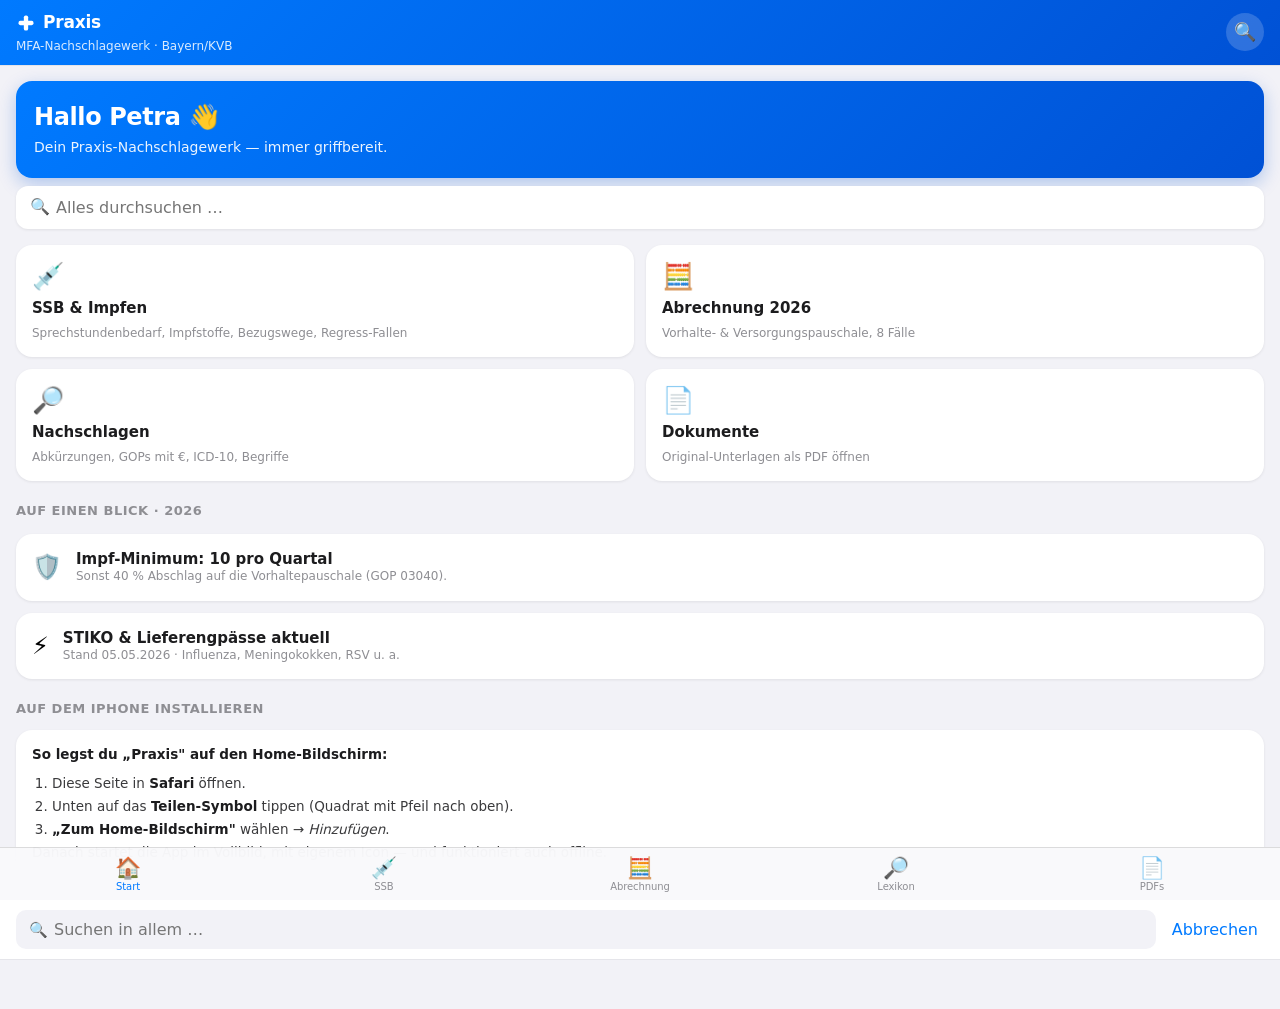
==== index.html @ 83b3830e "Praxis-App: vereinte iOS-PWA (SSB & Impfen, Abrechnung 2026, Lexikon, PDFs) - Datengetriebene Module" ====
<!DOCTYPE html>
<html lang="de">
<head>
<meta charset="UTF-8">
<meta name="viewport" content="width=device-width, initial-scale=1, viewport-fit=cover, maximum-scale=1">
<title>Praxis · MFA-Nachschlagewerk</title>

<!-- PWA / iOS Home-Bildschirm -->
<meta name="apple-mobile-web-app-capable" content="yes">
<meta name="mobile-web-app-capable" content="yes">
<meta name="apple-mobile-web-app-status-bar-style" content="black-translucent">
<meta name="apple-mobile-web-app-title" content="Praxis">
<meta name="application-name" content="Praxis">
<meta name="theme-color" content="#007AFF">
<meta name="description" content="Schnelles Nachschlagewerk für MFA: Sprechstundenbedarf, Impfen, Abrechnung 2026, GOPs, ICD-10 und Abkürzungen. Bayern/KVB.">
<link rel="manifest" href="manifest.webmanifest">
<link rel="apple-touch-icon" href="icons/apple-touch-icon.png">
<link rel="icon" type="image/png" sizes="192x192" href="icons/icon-192.png">
<link rel="icon" href="icons/favicon.png">
<link rel="stylesheet" href="styles.css">
</head>
<body>

<!-- ============================ HEADER ============================ -->
<header class="app-header">
  <div class="title-block">
    <div class="title">
      <span class="mark" aria-hidden="true">
        <svg viewBox="0 0 24 24" width="20" height="20"><rect x="9.4" y="3" width="5.2" height="18" rx="2.2" fill="#fff"/><rect x="3" y="9.4" width="18" height="5.2" rx="2.2" fill="#fff"/></svg>
      </span>
      Praxis
    </div>
    <div class="subtitle" id="header-sub">MFA-Nachschlagewerk · Bayern/KVB</div>
  </div>
  <button class="header-search-btn" id="open-search" aria-label="Suchen">🔍</button>
</header>

<main>

  <!-- ============================ START ============================ -->
  <section class="view active" id="view-home">
    <div class="hero">
      <h1>Hallo Petra&nbsp;👋</h1>
      <p>Dein Praxis-Nachschlagewerk — immer griffbereit.</p>
    </div>

    <div class="search-launch">
      <span class="si">🔍</span>
      <input id="home-search" placeholder="Alles durchsuchen …" readonly inputmode="none">
    </div>

    <div class="tiles">
      <button class="tile" data-goto="ssb">
        <span class="tile-ic">💉</span>
        <span class="tile-t">SSB &amp; Impfen</span>
        <span class="tile-d">Sprechstundenbedarf, Impfstoffe, Bezugswege, Regress-Fallen</span>
      </button>
      <button class="tile" data-goto="abrechnung">
        <span class="tile-ic">🧮</span>
        <span class="tile-t">Abrechnung 2026</span>
        <span class="tile-d">Vorhalte- &amp; Versorgungspauschale, 8 Fälle</span>
      </button>
      <button class="tile" data-goto="nachschlagen">
        <span class="tile-ic">🔎</span>
        <span class="tile-t">Nachschlagen</span>
        <span class="tile-d">Abkürzungen, GOPs mit €, ICD-10, Begriffe</span>
      </button>
      <button class="tile" data-goto="dokumente">
        <span class="tile-ic">📄</span>
        <span class="tile-t">Dokumente</span>
        <span class="tile-d">Original-Unterlagen als PDF öffnen</span>
      </button>
    </div>

    <div class="home-section-title">Auf einen Blick · 2026</div>
    <div class="tiles">
      <button class="tile full" data-goto="abrechnung">
        <span class="tile-ic">🛡️</span>
        <span><span class="tile-t">Impf-Minimum: 10 pro Quartal</span><br><span class="tile-d">Sonst 40 % Abschlag auf die Vorhaltepauschale (GOP 03040).</span></span>
      </button>
      <button class="tile full" data-goto="ssb">
        <span class="tile-ic">⚡</span>
        <span><span class="tile-t">STIKO &amp; Lieferengpässe aktuell</span><br><span class="tile-d">Stand 05.05.2026 · Influenza, Meningokokken, RSV u. a.</span></span>
      </button>
    </div>

    <div class="home-section-title">Auf dem iPhone installieren</div>
    <div class="install-card">
      <strong>So legst du „Praxis" auf den Home-Bildschirm:</strong>
      <ol class="steps">
        <li>Diese Seite in <strong>Safari</strong> öffnen.</li>
        <li>Unten auf das <strong>Teilen-Symbol</strong> tippen (Quadrat mit Pfeil nach oben).</li>
        <li><strong>„Zum Home-Bildschirm"</strong> wählen → <em>Hinzufügen</em>.</li>
      </ol>
      Danach startet die App im Vollbild, mit eigenem Icon — und funktioniert auch offline.
    </div>

    <div class="app-footer">
      Alle Angaben ohne Gewähr · Quellen: KVB, KBV, EBM 2026, STIKO/G-BA<br>
      Stand der Inhalte: April/Mai 2026
    </div>
  </section>

  <!-- ============================ SSB & IMPFEN ============================ -->
  <section class="view" id="view-ssb">
    <div class="view-title"><h1>SSB &amp; Impfen</h1><p>Sprechstundenbedarf &amp; Impfen · KVB-Seminar V1.7</p></div>

<div class="section" id="aktualitaet">
  <div class="section-header">
    <span>⚡ Aktualitätsstand 2026</span>
    <span class="chevron">›</span>
  </div>
  <div class="section-body">
    <p>Das KVB-Seminar V1.7 vom April 2026 ist auf dem aktuellen Stand. Drei Punkte verdienen besondere Aufmerksamkeit, da sich hier 2025/2026 etwas geändert hat oder gerade bewegt.</p>

    <div class="alert alert-info">
      <strong>STIKO-Empfehlungen 2026 (Epi Bull 4/2026)</strong>
      Veröffentlicht am 22.01.2026. Wesentliche Änderungen betreffen Meningokokken, Pneumokokken, Herpes zoster, RSV, Influenza, Hib, Mpox und Chikungunya. Das Seminar berücksichtigt diese Änderungen bereits korrekt.
    </div>

    <div class="alert alert-warn">
      <strong>Lieferengpass Influenza 2025/2026</strong>
      Influvac wird mit italienischer Kennzeichnung („Influvac S") bis 30.04.2026 in Verkehr gebracht (Ausnahmegestattung des PEI). Ab Saison 2026/2027 normaler Bezug. Vor Vorbestellung ab Saison 2026/2027 bis Ende Februar 2026 prüfen.
    </div>

    <div class="alert alert-ok">
      <strong>Inhaltlich aktuell und unverändert</strong>
      SSB-Vereinbarung Anlage Stand 01.01.2026, Schutzimpfungs-Richtlinie aktuell, Lauer-Taxe-Preise Stand 01.02.2026.
    </div>

    <h3>Was quartalsweise zu prüfen ist</h3>
    <ul class="check-list">
      <li>PEI-Lieferengpassliste: <a href="https://www.pei.de/DE/arzneimittel/impfstoffe/lieferengpaesse/lieferengpaesse-node.html">pei.de/lieferengpaesse</a></li>
      <li>STIKO-Updates und Epi Bull: <a href="https://www.rki.de/impfkalender">rki.de/impfkalender</a></li>
      <li>KVB Verordnungs-Service-Schreiben: <a href="https://www.kvb.de/mitglieder/verordnungen">kvb.de/mitglieder/verordnungen</a></li>
      <li>SSB-Anlagen-Update (jährlich Januar): KVB-Broschüre prüfen</li>
    </ul>
  </div>
</div>

<!-- ============================================================ -->
<!-- SEKTION 2: SSB GRUNDLAGEN -->
<!-- ============================================================ -->
<div class="section" id="ssb-grundlagen">
  <div class="section-header">
    <span>📋 SSB: Die 7 Grundregeln</span>
    <span class="chevron">›</span>
  </div>
  <div class="section-body">
    <ul class="check-list">
      <li>Nur für Produkte und Produktgruppen, die bei <strong>mehr als einer berechtigten Person</strong> angewendet werden.</li>
      <li>Einzeldosen ausschließlich für <strong>Notfälle</strong>.</li>
      <li>Bestellung grundsätzlich <strong>kalendervierteljährlich</strong> als Ersatz für tatsächlich verbrauchte Produkte oder verfallene Notfallarzneimittel.</li>
      <li>Keine Rabattverträge.</li>
      <li>Keine Verordnung bei <strong>Berufs- oder Wegeunfällen</strong> (Unfallversicherungsträger), BVFG, PKV-Mitgliedern, Selbstzahlern oder IGeL.</li>
      <li>Bei Praxis-Neugründung oder Übernahme: <strong>Sperrfrist 3 Monate</strong> für die erste Ersatzbeschaffung.</li>
      <li>Ausnahme von der Sperrfrist: <strong>Impfstoffe</strong>.</li>
    </ul>

    <div class="alert alert-info">
      <strong>Vollständige SSB-Vereinbarung der KVB</strong>
      Allgemeiner Teil: <a href="https://www.kvb.de/fileadmin/kvb/Mitglieder/Service/Informationsservice/Informationsmaterial/Verordnung/KVB-BroschuereSprechstundenbedarfsvereinbarung-Juli-2022.pdf">KVB-Broschüre SSB-Vereinbarung Juli 2022</a><br>
      Aktualisierte Anlage Januar 2026: <a href="https://www.kvb.de/fileadmin/kvb/Mitglieder/Service/Informationsservice/Informationsmaterial/Verordnung/KVB-BroschuereSprechstundenbedarfsvereinbarung-Januar-2026.pdf">KVB-Broschüre SSB Januar 2026</a>
    </div>
  </div>
</div>

<!-- ============================================================ -->
<!-- SEKTION 3: SSB REZEPT -->
<!-- ============================================================ -->
<div class="section" id="ssb-rezept">
  <div class="section-header">
    <span>📄 Muster 16a bay: Rezept ausfüllen</span>
    <span class="chevron">›</span>
  </div>
  <div class="section-body">
    <div class="table-wrap">
      <table>
        <colgroup>
          <col style="width:30%">
          <col style="width:70%">
        </colgroup>
        <thead>
          <tr><th>Feld</th><th>Inhalt</th></tr>
        </thead>
        <tbody>
          <tr>
            <td><strong>Kostenträger</strong></td>
            <td>108310400 – AOK Bayern (immer, auch wenn Patient woanders versichert ist)</td>
          </tr>
          <tr>
            <td><strong>Statusfeld</strong></td>
            <td>Ziffer „9" für SSB allgemein. Bei Impfstoffen Ziffer „8" und „9". Impfstoffe immer auf separates Rezept.</td>
          </tr>
          <tr>
            <td><strong>Verordnungsfeld</strong></td>
            <td>Maximal 7 SSB-Artikel pro Rezept (Arznei-, Hilfs- und Verbandmittel oder Impfstoffe). Betäubungsmittel separat auf BtM-Rezept mit Ziffer „9".</td>
          </tr>
          <tr>
            <td><strong>Unterschrift</strong></td>
            <td>Vorderseite des Verordnungsblatts</td>
          </tr>
          <tr>
            <td><strong>Vertragsarztstempel</strong></td>
            <td>Rückseite des Verordnungsblatts. Vor- und Nachname plus Berufsbezeichnung müssen erkennbar sein.</td>
          </tr>
        </tbody>
      </table>
    </div>

    <div class="alert alert-warn">
      <strong>Häufiger Fehler</strong>
      Mehr als 7 Positionen, vergessene Unterschrift oder falsches Statusfeld bei Impfstoff-SSB. Vor Abgabe immer Sichtkontrolle.
    </div>
  </div>
</div>

<!-- ============================================================ -->
<!-- SEKTION 4: SSB TABELLE -->
<!-- ============================================================ -->
<div class="section" id="ssb-tabelle">
  <div class="section-header">
    <span>📊 Verordnungsfähigkeit nach Produktgruppen</span>
    <span class="chevron">›</span>
  </div>
  <div class="section-body">

    <h3>Arzneimittel (Auswahl)</h3>
    <div class="table-wrap">
      <table>
        <colgroup><col style="width:30%"><col style="width:14%"><col style="width:56%"></colgroup>
        <thead><tr><th>Produkt</th><th>SSB?</th><th>Erläuterung</th></tr></thead>
        <tbody>
          <tr>
            <td>Analgetika nicht-retardiert</td>
            <td><span class="status-yes">JA</span></td>
            <td>Z. B. Novalgin Tropfen, Tilidin Tropfen. Oral, parenteral, rektal (bei Kindern), topisch zur Akut- und Notfallbehandlung.</td>
          </tr>
          <tr>
            <td>Analgetika retardiert</td>
            <td><span class="status-no">NEIN</span></td>
            <td>Z. B. Diclofenac retard, Tilidin retard. Auch keine TTS, Pflanzliche Präparate, Arthrosemittel.</td>
          </tr>
          <tr>
            <td>Adrenalin (Notfall)</td>
            <td><span class="status-yes">JA</span></td>
            <td>Adrenalin-Ampullen/Durchstechflaschen, Infectokrupp Inhalationslösung.</td>
          </tr>
          <tr>
            <td>Adrenalin-Komplettbestecke</td>
            <td><span class="status-no">NEIN</span></td>
            <td>Patientenanwendung: Fastjekt, Anapen, Jext, Epipen, Emerade. Diese auf Patientennamen verordnen.</td>
          </tr>
          <tr>
            <td>Antiasthmatika (Notfall)</td>
            <td><span class="status-yes">JA</span></td>
            <td>Nur für Notfall: Beclometason für Rauchgasintoxikation, Fenoterol, Ipratropiumbromid, Salbutamol, Terbutalin, Theophyllin.</td>
          </tr>
          <tr>
            <td>Kortisonhaltige Dosieraerosole</td>
            <td><span class="status-no">NEIN</span></td>
            <td>Nicht für akute Asthmaanfälle geeignet. Ausnahme: Ventolair und Junik 100 µg als Antidot bei Rauchgasvergiftung.</td>
          </tr>
          <tr>
            <td>Antiallergika/Antihistaminika</td>
            <td><span class="status-yes">JA</span></td>
            <td>Akut/Notfall in sofort verfügbarer Form (Injektion, oral, nicht kortikoidhaltig). Tropfen/Saft nur Kinder zur Allergietestung.</td>
          </tr>
          <tr>
            <td>Neuroleptika oral/parenteral</td>
            <td><span class="status-yes">JA</span></td>
            <td>Akut- und Notfälle in parenteraler Form, oral als Tropfen: Haloperidol, Levomepromazin, Promethazin, Risperidon.</td>
          </tr>
          <tr>
            <td>Depot-Neuroleptika</td>
            <td><span class="status-no">NEIN</span></td>
            <td>Z. B. Xeplion, Imap, Risperdal consta. Auf Patientennamen verordnen.</td>
          </tr>
          <tr>
            <td>Antiemetika (Aloxi, Emend)</td>
            <td><span class="status-no">NEIN</span></td>
            <td>Auch nicht als Serienbehandlung zur Prävention bei Chemotherapie.</td>
          </tr>
          <tr>
            <td>Vitamine</td>
            <td><span class="status-no">NEIN</span></td>
            <td>Ausnahme: Vitamin K für Neugeborene und als Notfallmittel bei Cumarin-Überdosierung.</td>
          </tr>
          <tr>
            <td>Eisenpräparate</td>
            <td><span class="status-no">NEIN</span></td>
            <td>Auf Patientennamen verordnen.</td>
          </tr>
          <tr>
            <td>Rivanol</td>
            <td><span class="status-no">NEIN</span></td>
            <td>—</td>
          </tr>
        </tbody>
      </table>
    </div>

    <h3>Desinfektion, Reinigung, Pflege</h3>
    <div class="table-wrap">
      <table>
        <colgroup><col style="width:35%"><col style="width:14%"><col style="width:51%"></colgroup>
        <thead><tr><th>Produkt</th><th>SSB?</th><th>Erläuterung</th></tr></thead>
        <tbody>
          <tr>
            <td>Desinfektion am Patienten (Haut, Schleimhaut, Wunden)</td>
            <td><span class="status-yes">JA</span></td>
            <td>Nur am Patienten anzuwenden.</td>
          </tr>
          <tr>
            <td>Hände-, Geräte-, Flächen-, Instrumenten-, Raumdesinfektion</td>
            <td><span class="status-no">NEIN</span></td>
            <td>Praxisbedarf, kein SSB.</td>
          </tr>
          <tr>
            <td>Aceton, Brennspiritus, Chloroform, Ethylalkohol</td>
            <td><span class="status-no">NEIN</span></td>
            <td>—</td>
          </tr>
          <tr>
            <td>Aether/Ether</td>
            <td><span class="status-yes">JA</span></td>
            <td>—</td>
          </tr>
          <tr>
            <td>Alkoholtupfer</td>
            <td><span class="status-no">NEIN</span></td>
            <td>Ausnahme: für den Notfallkoffer.</td>
          </tr>
          <tr>
            <td>Hautreinigungsmittel (Seifen, Syndets, Emulsionen)</td>
            <td><span class="status-no">NEIN</span></td>
            <td>—</td>
          </tr>
          <tr>
            <td>Glasoptik-Mittel (Antibeschlag, Pflege)</td>
            <td><span class="status-no">NEIN</span></td>
            <td>—</td>
          </tr>
        </tbody>
      </table>
    </div>

    <h3>Einmalbedarf zur Infusion, Injektion, Drainage, Entnahme</h3>
    <div class="table-wrap">
      <table>
        <colgroup><col style="width:35%"><col style="width:14%"><col style="width:51%"></colgroup>
        <thead><tr><th>Produkt</th><th>SSB?</th><th>Erläuterung</th></tr></thead>
        <tbody>
          <tr>
            <td>Infusionsbestecke inkl. Zubehör</td>
            <td><span class="status-yes">JA</span></td>
            <td>Außer für Kontrastmittel, Zytostatika-Mischung, Dialyse, parenterale Ernährung.</td>
          </tr>
          <tr>
            <td>Infusionsfilter, Injektionsfilter</td>
            <td><span class="status-no">NEIN</span></td>
            <td>Ausnahme: in-line-Filter ≤ 0,22 µm für Paclitaxel oder bei Therapien laut Fachinfo.</td>
          </tr>
          <tr>
            <td>Infusionskanülen, Infusionskatheter</td>
            <td><span class="status-yes">JA</span></td>
            <td>Auch Intraossärkanülen.</td>
          </tr>
          <tr>
            <td>Infusionskanülen für Blutabnahme/Eigenbluttherapie/Injektionszwecke</td>
            <td><span class="status-no">NEIN</span></td>
            <td>—</td>
          </tr>
          <tr>
            <td>Infusionspumpen (auch Einmalartikel)</td>
            <td><span class="status-no">NEIN</span></td>
            <td>—</td>
          </tr>
          <tr>
            <td>Injektionsbestecke, -kanülen, -spritzen (auch Einmal, mit Zubehör)</td>
            <td><span class="status-no">NEIN</span></td>
            <td>Praxisbedarf, kein SSB.</td>
          </tr>
        </tbody>
      </table>
    </div>

    <h3>Verband-, Kompressions- und OP-Material</h3>
    <div class="table-wrap">
      <table>
        <colgroup><col style="width:35%"><col style="width:14%"><col style="width:51%"></colgroup>
        <thead><tr><th>Produkt</th><th>SSB?</th><th>Erläuterung</th></tr></thead>
        <tbody>
          <tr>
            <td>Wundauflagen zur Erstversorgung</td>
            <td><span class="status-yes">JA</span></td>
            <td>Nur Erstversorgung. Folgeverordnung auf Patientennamen. Hydrokolloid, Hydrogel, Alginat, Schaumstoff, Aktivkohle, Salbengaze.</td>
          </tr>
          <tr>
            <td>Silberhaltige Wundauflagen</td>
            <td><span class="status-no">NEIN</span></td>
            <td>Auch nicht mit Aktivkohle.</td>
          </tr>
          <tr>
            <td>Spezial-Wundprodukte (Honig, Hyalo, Sprays, Granulate)</td>
            <td><span class="status-no">NEIN</span></td>
            <td>Wound EL, Granulox, Tensospray, Anosteralyth, Quractiv, Suprasorb P+PHMB usw.</td>
          </tr>
          <tr>
            <td>Wunddistanzgitter mit Silikonbeschichtung</td>
            <td><span class="status-no">NEIN</span></td>
            <td>Mepitel One, Adaptic Touch, Dracotüll Silikon.</td>
          </tr>
        </tbody>
      </table>
    </div>

    <h3>Teststreifen</h3>
    <div class="table-wrap">
      <table>
        <colgroup><col style="width:35%"><col style="width:14%"><col style="width:51%"></colgroup>
        <thead><tr><th>Produkt</th><th>SSB?</th><th>Erläuterung</th></tr></thead>
        <tbody>
          <tr>
            <td>Urinteststreifen 4-fach (Glucose, pH, Eiweiß, Ascorbinsäure)</td>
            <td><span class="status-yes">JA</span></td>
            <td>Combur 3, Medi-Test Combi 3A, Meditrol 3.</td>
          </tr>
          <tr>
            <td>Urinteststreifen mit weiteren Testzonen</td>
            <td><span class="status-no">NEIN</span></td>
            <td>Combur 4, 5, 6, 9, 10, Micral II.</td>
          </tr>
          <tr>
            <td>Urinteststreifen für Diabetikerschulungen</td>
            <td><span class="status-no">NEIN</span></td>
            <td>—</td>
          </tr>
          <tr>
            <td>Teststreifen für Vorsorgeuntersuchungen</td>
            <td><span class="status-no">NEIN</span></td>
            <td>—</td>
          </tr>
          <tr>
            <td>Blutzucker- und Blutgerinnungsteststreifen</td>
            <td><span class="status-no">NEIN</span></td>
            <td>—</td>
          </tr>
        </tbody>
      </table>
    </div>

    <h3>Toleranz-Tests</h3>
    <div class="table-wrap">
      <table>
        <colgroup><col style="width:35%"><col style="width:14%"><col style="width:51%"></colgroup>
        <thead><tr><th>Produkt</th><th>SSB?</th><th>Beispiel</th></tr></thead>
        <tbody>
          <tr>
            <td>Glucose-Toleranztest 75 g (oGTT)</td>
            <td><span class="status-yes">JA</span></td>
            <td>82,5 g Glucose-Monohydrat als Pulver in Portionen.</td>
          </tr>
          <tr>
            <td>Glucose-Test 50 g (Gestationsdiabetes-Screening)</td>
            <td><span class="status-yes">JA</span></td>
            <td>55 g Glucose-Monohydrat als Pulver in Portionen.</td>
          </tr>
          <tr>
            <td>Fertigprodukte (z. B. Gluco 50, Gluco 75)</td>
            <td><span class="status-no">NEIN</span></td>
            <td>Glucose-Toleranztest 25 g/100 ml Lösung, Glucosetest oGTT InfectoPharm.</td>
          </tr>
          <tr>
            <td>Rezepturen für trinkfertige Lösungen</td>
            <td><span class="status-no">NEIN</span></td>
            <td>NRF-Rezeptur Glucose-Lösung für oGTT.</td>
          </tr>
        </tbody>
      </table>
    </div>

  </div>
</div>

<!-- ============================================================ -->
<!-- SEKTION 5: SSB FALLEN -->
<!-- ============================================================ -->
<div class="section" id="ssb-fallen">
  <div class="section-header">
    <span>⚠️ Regress-Fallen: 6 typische Fehler</span>
    <span class="chevron">›</span>
  </div>
  <div class="section-body">
    <div class="grid-2">
      <div class="mini-card">
        <h4>1. Falsche Packungsgröße</h4>
        <p>Flammazine Topf 500 g: <span class="status-no">NEIN</span> (Einzelpatient). Flammazine Tube 80 g: <span class="status-yes">JA</span> (mehrere Patienten).</p>
      </div>
      <div class="mini-card">
        <h4>2. Importe</h4>
        <p>Grundsätzlich nicht, nur bei Lieferengpass mit ausdrücklicher Genehmigung der AOK Bayern.</p>
      </div>
      <div class="mini-card">
        <h4>3. AM-RL Anlage III missachtet</h4>
        <p>Verordnungseinschränkungen beachten: Otobacid, Ambene, Arthotec, Dolomo TN.</p>
      </div>
      <div class="mini-card">
        <h4>4. Topische Antibiotika mit Kortikoiden</h4>
        <p>Außerhalb HNO/Derma/Päd/Phlebologie: max. 1x kleinste OP pro Quartal. Beispiele: Diprogenta, Fucicort.</p>
      </div>
      <div class="mini-card">
        <h4>5. Antimykotika</h4>
        <p>Nur zur unmittelbaren Anwendung im Gehörgang. Keine Mitgabe an Patienten. Lotricomb, Ciclopirox Creme.</p>
      </div>
      <div class="mini-card">
        <h4>6. Aknemittel</h4>
        <p>Aureomycin und Mupirocin sind Ausnahmen vom Antibiotika-SSB. Diese sind <span class="status-no">NEIN</span>.</p>
      </div>
    </div>

    <h3>Otologika (verordnungsfähig zur unmittelbaren Anwendung)</h3>
    <ul class="check-list">
      <li>Antibiotika und Kortikosteroide auch in Kombination, z. B. Infectospectran HC Ohrensalbe</li>
      <li>Lokalanästhetika bei operativen Eingriffen</li>
      <li>Ohrenschmalzerweichende Mittel</li>
      <li>Clotrimazol Ohrentropfen, z. B. Otomyk (NEU)</li>
    </ul>
  </div>
</div>

<!-- ============================================================ -->
<!-- SEKTION 6: IMPF GRUNDLAGEN -->
<!-- ============================================================ -->
<div class="section" id="impf-grundlagen">
  <div class="section-header">
    <span>⚖️ Impfungen: Rechtliche Grundlagen</span>
    <span class="chevron">›</span>
  </div>
  <div class="section-body">
    <p>Die Schutzimpfungs-Richtlinie (G-BA) regelt den Anspruch der Versicherten und die Leistungspflicht der GKV. Sie folgt den STIKO-Empfehlungen, ist aber nicht automatisch identisch.</p>

    <div class="alert alert-critical">
      <strong>Merksatz: STIKO-Empfehlung ≠ Kassenleistung</strong>
      Eine STIKO-Empfehlung wird erst dann zur GKV-Leistung, wenn die Schutzimpfungs-Richtlinie geändert ist und in Kraft getreten ist (Veröffentlichung im Bundesanzeiger). Dazwischen muss das BMG zustimmen und die regionale Impfvereinbarung angepasst werden.
    </div>

    <h3>Prozess (vereinfacht)</h3>
    <div class="diagram-wrap">
      <svg viewBox="0 0 1000 230" xmlns="http://www.w3.org/2000/svg" style="width:100%; height:auto; min-width:600px;">
        <defs>
          <marker id="arrow1" viewBox="0 0 10 10" refX="9" refY="5" markerWidth="7" markerHeight="7" orient="auto-start-reverse">
            <path d="M 0 0 L 10 5 L 0 10 z" fill="#2E6B9E"/>
          </marker>
          <marker id="arrowOk" viewBox="0 0 10 10" refX="9" refY="5" markerWidth="7" markerHeight="7" orient="auto-start-reverse">
            <path d="M 0 0 L 10 5 L 0 10 z" fill="#276749"/>
          </marker>
          <marker id="arrowNok" viewBox="0 0 10 10" refX="9" refY="5" markerWidth="7" markerHeight="7" orient="auto-start-reverse">
            <path d="M 0 0 L 10 5 L 0 10 z" fill="#8B1A1A"/>
          </marker>
        </defs>
        <rect x="20" y="93" width="150" height="44" rx="8" fill="#F2F2F7" stroke="#2E6B9E" stroke-width="1.5"/>
        <text x="95" y="110" text-anchor="middle" dominant-baseline="middle" font-family="sans-serif" font-size="13" font-weight="600" fill="#1C1C1E">STIKO-</text>
        <text x="95" y="126" text-anchor="middle" dominant-baseline="middle" font-family="sans-serif" font-size="13" font-weight="600" fill="#1C1C1E">Empfehlung</text>
        <line x1="174" y1="115" x2="226" y2="115" stroke="#2E6B9E" stroke-width="1.5" marker-end="url(#arrow1)"/>
        <rect x="230" y="93" width="170" height="44" rx="8" fill="#F2F2F7" stroke="#2E6B9E" stroke-width="1.5"/>
        <text x="315" y="110" text-anchor="middle" dominant-baseline="middle" font-family="sans-serif" font-size="13" font-weight="600" fill="#1C1C1E">G-BA-Beschluss</text>
        <text x="315" y="126" text-anchor="middle" dominant-baseline="middle" font-family="sans-serif" font-size="13" font-weight="600" fill="#1C1C1E">Vorlage BMG</text>
        <text x="430" y="55" text-anchor="middle" font-family="sans-serif" font-size="12" fill="#276749" font-weight="600">Zustimmung BMG</text>
        <line x1="404" y1="107" x2="546" y2="68" stroke="#276749" stroke-width="1.5" marker-end="url(#arrowOk)"/>
        <text x="430" y="180" text-anchor="middle" font-family="sans-serif" font-size="12" fill="#8B1A1A" font-weight="600">Ablehnung BMG</text>
        <line x1="404" y1="123" x2="546" y2="160" stroke="#8B1A1A" stroke-width="1.5" marker-end="url(#arrowNok)"/>
        <rect x="550" y="48" width="190" height="44" rx="8" fill="#D1FAE5" stroke="#276749" stroke-width="1.5"/>
        <text x="645" y="65" text-anchor="middle" dominant-baseline="middle" font-family="sans-serif" font-size="13" font-weight="600" fill="#14532D">Bundesanzeiger</text>
        <text x="645" y="81" text-anchor="middle" dominant-baseline="middle" font-family="sans-serif" font-size="13" font-weight="600" fill="#14532D">Inkrafttreten</text>
        <line x1="744" y1="70" x2="786" y2="70" stroke="#276749" stroke-width="1.5" marker-end="url(#arrowOk)"/>
        <rect x="790" y="48" width="180" height="44" rx="8" fill="#D1FAE5" stroke="#276749" stroke-width="1.5"/>
        <text x="880" y="65" text-anchor="middle" dominant-baseline="middle" font-family="sans-serif" font-size="13" font-weight="600" fill="#14532D">Anpassung der</text>
        <text x="880" y="81" text-anchor="middle" dominant-baseline="middle" font-family="sans-serif" font-size="13" font-weight="600" fill="#14532D">Impfvereinbarung</text>
        <rect x="550" y="140" width="240" height="44" rx="8" fill="#FEE2E2" stroke="#8B1A1A" stroke-width="1.5"/>
        <text x="670" y="157" text-anchor="middle" dominant-baseline="middle" font-family="sans-serif" font-size="13" font-weight="600" fill="#5A0F0F">Überarbeitung G-BA</text>
        <text x="670" y="173" text-anchor="middle" dominant-baseline="middle" font-family="sans-serif" font-size="13" font-weight="600" fill="#5A0F0F">Wiedervorlage BMG</text>
      </svg>
    </div>
  </div>
</div>

<!-- ============================================================ -->
<!-- SEKTION 7: BEZUGSWEG -->
<!-- ============================================================ -->
<div class="section" id="bezugsweg">
  <div class="section-header">
    <span>↔️ Bezugsweg: SSB oder eRezept?</span>
    <span class="chevron">›</span>
  </div>
  <div class="section-body">
    <p>Falscher Bezugsweg ist die häufigste Regressquelle bei Impfstoffen. Diese Entscheidung muss vor jeder Bestellung sitzen.</p>

    <div class="diagram-wrap">
      <svg viewBox="0 0 820 470" xmlns="http://www.w3.org/2000/svg" style="width:100%; height:auto; min-width:600px;">
        <defs>
          <marker id="arrA" viewBox="0 0 10 10" refX="9" refY="5" markerWidth="7" markerHeight="7" orient="auto-start-reverse">
            <path d="M 0 0 L 10 5 L 0 10 z" fill="#2E6B9E"/>
          </marker>
          <marker id="arrAok" viewBox="0 0 10 10" refX="9" refY="5" markerWidth="7" markerHeight="7" orient="auto-start-reverse">
            <path d="M 0 0 L 10 5 L 0 10 z" fill="#276749"/>
          </marker>
          <marker id="arrAred" viewBox="0 0 10 10" refX="9" refY="5" markerWidth="7" markerHeight="7" orient="auto-start-reverse">
            <path d="M 0 0 L 10 5 L 0 10 z" fill="#8B1A1A"/>
          </marker>
        </defs>
        <rect x="320" y="20" width="180" height="50" rx="10" fill="#F2F2F7" stroke="#3A3A3C" stroke-width="1.5"/>
        <text x="410" y="40" text-anchor="middle" dominant-baseline="middle" font-family="sans-serif" font-size="13" font-weight="700" fill="#1C1C1E">Welcher Impfstoff</text>
        <text x="410" y="56" text-anchor="middle" dominant-baseline="middle" font-family="sans-serif" font-size="13" font-weight="700" fill="#1C1C1E">soll verordnet werden?</text>
        <line x1="410" y1="74" x2="410" y2="96" stroke="#2E6B9E" stroke-width="1.5" marker-end="url(#arrA)"/>
        <polygon points="410,100 580,150 410,200 240,150" fill="#FFF7ED" stroke="#B45309" stroke-width="1.5"/>
        <text x="410" y="142" text-anchor="middle" dominant-baseline="middle" font-family="sans-serif" font-size="13" font-weight="600" fill="#6B3A05">Reiseimpfung im</text>
        <text x="410" y="158" text-anchor="middle" dominant-baseline="middle" font-family="sans-serif" font-size="13" font-weight="600" fill="#6B3A05">privaten Urlaubskontext?</text>
        <line x1="580" y1="150" x2="660" y2="150" stroke="#8B1A1A" stroke-width="1.5" marker-end="url(#arrAred)"/>
        <text x="620" y="142" text-anchor="middle" font-family="sans-serif" font-size="11" fill="#8B1A1A" font-weight="600">Ja</text>
        <rect x="666" y="125" width="140" height="50" rx="10" fill="#FEE2E2" stroke="#8B1A1A" stroke-width="1.5"/>
        <text x="736" y="143" text-anchor="middle" dominant-baseline="middle" font-family="sans-serif" font-size="12" font-weight="700" fill="#5A0F0F">Keine GKV-Leistung</text>
        <text x="736" y="159" text-anchor="middle" dominant-baseline="middle" font-family="sans-serif" font-size="11" fill="#5A0F0F">Selbstzahler/Privat</text>
        <line x1="410" y1="204" x2="410" y2="224" stroke="#2E6B9E" stroke-width="1.5" marker-end="url(#arrA)"/>
        <text x="425" y="216" text-anchor="start" font-family="sans-serif" font-size="11" fill="#2E6B9E" font-weight="600">Nein</text>
        <polygon points="410,228 580,278 410,328 240,278" fill="#FFF7ED" stroke="#B45309" stroke-width="1.5"/>
        <text x="410" y="262" text-anchor="middle" dominant-baseline="middle" font-family="sans-serif" font-size="13" font-weight="600" fill="#6B3A05">Hep B Erwachsene (16+)</text>
        <text x="410" y="278" text-anchor="middle" dominant-baseline="middle" font-family="sans-serif" font-size="13" font-weight="600" fill="#6B3A05">oder Reiseimpfung</text>
        <text x="410" y="294" text-anchor="middle" dominant-baseline="middle" font-family="sans-serif" font-size="13" font-weight="600" fill="#6B3A05">(beruflich) oder Mpox?</text>
        <line x1="580" y1="278" x2="660" y2="278" stroke="#276749" stroke-width="1.5" marker-end="url(#arrAok)"/>
        <text x="620" y="270" text-anchor="middle" font-family="sans-serif" font-size="11" fill="#276749" font-weight="600">Ja</text>
        <rect x="666" y="253" width="140" height="50" rx="10" fill="#DBEAFE" stroke="#2E6B9E" stroke-width="1.5"/>
        <text x="736" y="271" text-anchor="middle" dominant-baseline="middle" font-family="sans-serif" font-size="12" font-weight="700" fill="#1A4263">eRezept (Statusfeld 8)</text>
        <text x="736" y="287" text-anchor="middle" dominant-baseline="middle" font-family="sans-serif" font-size="11" fill="#1A4263">Patientenbezogen</text>
        <line x1="410" y1="332" x2="410" y2="352" stroke="#276749" stroke-width="1.5" marker-end="url(#arrAok)"/>
        <text x="425" y="344" text-anchor="start" font-family="sans-serif" font-size="11" fill="#2E6B9E" font-weight="600">Nein</text>
        <rect x="290" y="356" width="240" height="60" rx="10" fill="#D1FAE5" stroke="#276749" stroke-width="1.5"/>
        <text x="410" y="378" text-anchor="middle" dominant-baseline="middle" font-family="sans-serif" font-size="14" font-weight="700" fill="#14532D">Sprechstundenbedarf</text>
        <text x="410" y="394" text-anchor="middle" dominant-baseline="middle" font-family="sans-serif" font-size="12" fill="#14532D">Muster 16a bay, AOK Bayern,</text>
        <text x="410" y="408" text-anchor="middle" dominant-baseline="middle" font-family="sans-serif" font-size="12" fill="#14532D">Statusfeld 8 + 9</text>
        <rect x="20" y="430" width="780" height="32" rx="6" fill="#FEF3C7" stroke="#B45309" stroke-width="1"/>
        <text x="410" y="446" text-anchor="middle" dominant-baseline="middle" font-family="sans-serif" font-size="12" fill="#6B3A05" font-weight="600">Achtung Hep B: Kinderimpfstoff bis 15 Jahre = SSB. Erwachsenenimpfstoff ab 16 Jahre = eRezept (patientenbezogen)</text>
      </svg>
    </div>

    <h3>Liste der Impfstoffe nach Bezugsweg</h3>
    <div class="grid-2">
      <div class="mini-card">
        <h4 style="color:#34C759;">Sprechstundenbedarf (Statusfeld 9 + 8)</h4>
        <p style="font-size:13px; line-height:1.6;">
          FSME, Hep B Kinder (bis 15), Herpes zoster, HPV, Influenza, Meningokokken ACWY <span class="badge badge-new">NEU 2026</span>, Meningokokken B, Pneumokokken, Poliomyelitis, Rotavirus, RSV (Erwachsene), Tetanus, Varizellen, MMR, MMRV, Tdap, Tdap-IPV, Sechsfach, Anti-D-Prophylaxe, Tetanus-Immunglobulin (Erstversorgung)
        </p>
      </div>
      <div class="mini-card">
        <h4 style="color:#007AFF;">eRezept patientenbezogen (Statusfeld 8)</h4>
        <p style="font-size:13px; line-height:1.6;">
          Cholera, Chikungunya, Dengue, Gelbfieber, Hib (nur Import), Hepatitis A, Hep A+B, Hep B Erwachsene (ab 16), Influenza nasal, Japanische Enzephalitis, Mpox, Tollwut, Typhus
        </p>
      </div>
    </div>

    <div class="alert alert-critical">
      <strong>Nicht mehr GKV-Leistung</strong>
      Meningokokken C im Alter von 12 Monaten (entfällt seit STIKO 2026). Wird durch MenACWY im Alter 12–14 Jahre ersetzt.
    </div>

    <div class="alert alert-warn">
      <strong>COVID-19-Impfung (Sonderweg)</strong>
      Wöchentliche Bestellung auf Muster 16, zu Lasten des Bundesamts für Soziale Sicherung, sowohl für privat als auch gesetzlich Versicherte. Impfstoff-spezifische Dokumentationsziffern beachten.
    </div>
  </div>
</div>

<!-- ============================================================ -->
<!-- SEKTION 8: IMPF TABELLE -->
<!-- ============================================================ -->
<div class="section" id="impf-tabelle">
  <div class="section-header">
    <span>💉 Impfstoff-Schnellübersicht</span>
    <span class="chevron">›</span>
  </div>
  <div class="section-body">

    <h3>Hepatitis B</h3>
    <div class="table-wrap">
      <table>
        <colgroup><col style="width:30%"><col style="width:70%"></colgroup>
        <tbody>
          <tr><td><strong>Grundimmunisierung</strong></td><td>3 Impfdosen Säuglinge mit Sechsfach-Kombi (DTaP-IPV-Hib-HepB), 4 Dosen für Frühgeborene. Mindestabstand 6 Monate zwischen vorletzter und letzter Dosis.</td></tr>
          <tr><td><strong>Wiederholung</strong></td><td>Nach Säuglingsimpfung nicht generell empfohlen. Bei neuem Risiko und unbekanntem Anti-HBs: weitere Dosis.</td></tr>
          <tr><td><strong>Nachholung</strong></td><td>Bis zum 18. Geburtstag möglich.</td></tr>
          <tr><td><strong>Indikation</strong></td><td>HIV-Positive, Hepatitis-C-Positive, Dialyse, HBsAg-Kontakt, Sexualverhalten mit hohem Risiko, Drogenkonsum, Strafgefangene, ggf. Psychiatrie.</td></tr>
          <tr><td><strong>Berufliche Indikation</strong></td><td>Medizin (inkl. Labor, Reinigung), Sanitäts-/Rettungsdienst, Polizei, Gefängnisse, Asylbewerberheime. Betriebliche Ersthelfer in der Regel NICHT.</td></tr>
          <tr><td><strong>Reiseimpfung</strong></td><td>Nur bei beruflichem oder ausbildungsbedingtem Auslandsaufenthalt GKV-Leistung. Privater Urlaub = Selbstzahler.</td></tr>
        </tbody>
      </table>
    </div>

    <h3>Masern (MMR/MMRV)</h3>
    <div class="table-wrap">
      <table>
        <colgroup><col style="width:30%"><col style="width:70%"></colgroup>
        <tbody>
          <tr><td><strong>Grundimmunisierung</strong></td><td>2 Impfdosen, Nachholung bis vollendetes 18. Lebensjahr.</td></tr>
          <tr><td><strong>Standardimpfung</strong></td><td>Nach 1970 geborene Personen ≥ 18 Jahre, ungeimpft, einmal geimpft oder unklarer Status: einmalige MMR.</td></tr>
          <tr><td><strong>Berufliche Indikation</strong></td><td>Nach 1970 Geborene in: medizinische Einrichtungen, Pflege, Gemeinschaftseinrichtungen, Asylbewerberheime, Fach-/Berufs-/Hochschulen. Insgesamt zweimalige Impfung MMR/MMRV.</td></tr>
        </tbody>
      </table>
    </div>

    <h3>Pneumokokken <span class="badge badge-update">UPDATE 2026</span></h3>
    <div class="table-wrap">
      <table>
        <colgroup><col style="width:30%"><col style="width:70%"></colgroup>
        <tbody>
          <tr><td><strong>Grundimmunisierung Säuglinge</strong></td><td>Vaxneuvance oder Prevenar 13.</td></tr>
          <tr><td><strong>Standardimpfung ab 60 J.</strong></td><td>Prevenar 20. Bei früherer Pneumovax-Impfung: Prevenar 20 nach Mindestabstand 6 Jahre. Keine Wiederholung empfohlen.</td></tr>
          <tr><td><strong>Indikation 2–17 J.</strong></td><td><strong>NEU:</strong> Prevenar 20 (PCV20). Pneumovax 23 entfällt vollständig.</td></tr>
          <tr><td><strong>Indikation ≥ 18 J.</strong></td><td>Prevenar 20 (PCV20). Keine Wiederholung empfohlen.</td></tr>
          <tr><td><strong>Nicht verordnungsfähig</strong></td><td>Prevenar 20 zur Säuglings-Grundimmunisierung, Pneumovax 23, Capvaxive, Synflorix.</td></tr>
        </tbody>
      </table>
    </div>

    <h3>Meningokokken <span class="badge badge-update">UPDATE 2026</span></h3>
    <div class="table-wrap">
      <table>
        <colgroup><col style="width:30%"><col style="width:70%"></colgroup>
        <tbody>
          <tr><td><strong>MenB</strong></td><td>Im Alter 2, 4 und 12 Monaten. Nachholung bis 4 Jahre. Ab 24 Monate nur 2 Dosen.</td></tr>
          <tr><td><strong>MenC</strong></td><td><span class="status-no">ENTFÄLLT</span> – nicht mehr GKV-Leistung.</td></tr>
          <tr><td><strong>MenACWY</strong></td><td>Standardimpfung Jugendliche 12–14 Jahre, Nachholung bis 24 Jahre. Bezug seit 2026 als <strong>Sprechstundenbedarf</strong>.</td></tr>
          <tr><td><strong>Indikation</strong></td><td>Komplement-/Properdindefekt, C5-Inhibitor-Therapie (Eculizumab, Ravulizumab), Hypogammaglobulinämie, Asplenie. Impfung gegen ACWY und/oder B.</td></tr>
        </tbody>
      </table>
    </div>

    <h3>MenACWY-Wirtschaftlichkeit (Lauer-Taxe 01.02.2026)</h3>
    <div class="table-wrap">
      <table>
        <colgroup><col style="width:28%"><col style="width:18%"><col style="width:20%"><col style="width:17%"><col style="width:17%"></colgroup>
        <thead>
          <tr><th>Impfstoff</th><th>Hersteller</th><th>Zulassung ab</th><th>1er-Pack</th><th>10er-Pack</th></tr>
        </thead>
        <tbody>
          <tr><td><strong>Menquadfi</strong></td><td>Sanofi</td><td>12 Monate</td><td>54,94 €</td><td>447,51 €</td></tr>
          <tr><td>Menveo</td><td>GSK</td><td>2 Jahre</td><td>78,43 €</td><td>682,54 €</td></tr>
          <tr><td>Nimenrix</td><td>Pfizer</td><td>6 Wochen</td><td>61,23 €</td><td>510,34 €</td></tr>
        </tbody>
      </table>
    </div>
    <p style="font-size:12px; color:#8E8E93;">Bei Wirtschaftlichkeit: Menquadfi ist im Erwachsenen-/Jugendlichenbereich aktuell günstigste Option.</p>

    <h3>Herpes zoster <span class="badge badge-update">UPDATE 2026</span></h3>
    <div class="table-wrap">
      <table>
        <colgroup><col style="width:30%"><col style="width:70%"></colgroup>
        <tbody>
          <tr><td><strong>Standardimpfung</strong></td><td>Personen ab 60 Jahre.</td></tr>
          <tr><td><strong>Indikation NEU</strong></td><td><strong>Bereits ab 18 Jahren</strong> bei Immundefizienz oder schwerer chronischer Grunderkrankung.</td></tr>
          <tr><td><strong>Beispiele</strong></td><td>Immunsuppressive Therapie (Rituximab, JAK-Inhibitoren, Chemo), HIV-Infektion, rheumatoide Arthritis, CED (Morbus Crohn, Colitis ulcerosa), COPD oder Asthma (schwer), Diabetes mellitus (schwer), HSZT.</td></tr>
          <tr><td><strong>Schema</strong></td><td>Zweimalige Impfung mit Shingrix im Abstand 2–6 Monate.</td></tr>
          <tr><td><strong>Achtung</strong></td><td>Leichte oder gut kontrollierte chronische Erkrankungen unter 60 Jahre = keine Indikation.</td></tr>
        </tbody>
      </table>
    </div>

    <h3>HPV</h3>
    <div class="table-wrap">
      <table>
        <colgroup><col style="width:30%"><col style="width:70%"></colgroup>
        <tbody>
          <tr><td><strong>Standardimpfung</strong></td><td>Mädchen und Jungen 9–14 Jahre. 2-Dosen-Schema im Abstand 6 bzw. 5–13 Monate.</td></tr>
          <tr><td><strong>Nachholung</strong></td><td>Bis vollendetes 18. Lebensjahr. 1. Impfung muss vor 18. Geburtstag erfolgen, dann zeitnaher Abschluss noch GKV-Leistung.</td></tr>
          <tr><td><strong>3-Dosen-Schema</strong></td><td>Bei Beginn nach 14 J. oder Abstand &lt; 5 Monate zwischen 1. und 2. Dosis.</td></tr>
        </tbody>
      </table>
    </div>

    <h3>Pertussis in der Schwangerschaft</h3>
    <ul class="check-list">
      <li>Ab 28. SSW (beste Wirkung im frühen 3. Trimenon)</li>
      <li>Im 2. Trimenon bei erhöhter Frühgeburts-Wahrscheinlichkeit</li>
      <li>Unabhängig vom Abstand zu vorherigen Impfungen, in jeder Schwangerschaft</li>
      <li>Postpartum innerhalb erster Tage, wenn keine Impfung in SS und letzte ≥ 10 Jahre her</li>
      <li>3-fach-Impfstoff (Tdap), kein Tetanus-Einzelimpfstoff zugelassen</li>
      <li>Enge Haushaltskontakte und Betreuende: Impfung bis 4 Wochen vor Geburt, wenn letzte ≥ 10 Jahre her</li>
    </ul>

    <h3>Influenza Saison 2026/2027</h3>
    <div class="table-wrap">
      <table>
        <colgroup><col style="width:30%"><col style="width:70%"></colgroup>
        <tbody>
          <tr><td><strong>Vorbestellung</strong></td><td>Bis Ende Februar (Menge an Impfleistungen Vorsaison orientieren).</td></tr>
          <tr><td><strong>Unter 60 Jahre</strong></td><td>Flucelvax (13,75 €), Influsplit (14,21 €), Influvac (14,10 €), Vaxigrip (13,81 €), Xanaflu (14,10 €).</td></tr>
          <tr><td><strong>Ab 60 Jahre</strong></td><td>Hochdosis-Impfstoff Efluelda <strong>oder</strong> adjuvantierter Fluad.</td></tr>
          <tr><td><strong>Ausnahmen ab 60</strong></td><td>Lieferengpass, medizinische Gabe nicht möglich.</td></tr>
        </tbody>
      </table>
    </div>

    <div class="alert alert-warn">
      <strong>Aktueller Lieferengpass-Hinweis (Stand 05.05.2026)</strong>
      Influvac wird in italienischer Kennzeichnung („Influvac S") bis 30.04.2026 nach PEI-Ausnahmegestattung in Verkehr gebracht. Pharmazeutisch identisch. Saison 2026/2027 frühzeitig planen.
    </div>

    <h3>RSV-Impfung Erwachsene</h3>
    <div class="table-wrap">
      <table>
        <colgroup><col style="width:30%"><col style="width:70%"></colgroup>
        <tbody>
          <tr><td><strong>Standardimpfung</strong></td><td>Personen ≥ 75 Jahre.</td></tr>
          <tr><td><strong>Indikation</strong></td><td>60–74 Jahre mit schweren Grunderkrankungen, Pflegeheimbewohner ab 60.</td></tr>
          <tr><td><strong>Impfstoffe</strong></td><td>Abrysvo, Arexvy, mResvia <span class="badge badge-new">NEU mRNA seit 2026</span>.</td></tr>
          <tr><td><strong>Achtung</strong></td><td>Von Zulassung abweichende Altersgrenzen beachten. Schwangeren-Impfung zum passiven Schutz des Säuglings ist KEINE GKV-Leistung.</td></tr>
        </tbody>
      </table>
    </div>

    <h3>RSV-Prophylaxe Säuglinge (Beyfortus / Nirsevimab)</h3>
    <div class="table-wrap">
      <table>
        <colgroup><col style="width:35%"><col style="width:65%"></colgroup>
        <tbody>
          <tr><td><strong>Geltungsbereich</strong></td><td>Alle Kinder im 1. Lebensjahr. RSV-Saison meist Oktober bis März.</td></tr>
          <tr><td><strong>Geburt April–September</strong></td><td>Prophylaxe September bis November (vor 1. RSV-Saison).</td></tr>
          <tr><td><strong>Geburt Oktober–März</strong></td><td>Möglichst rasch nach Geburt.</td></tr>
          <tr><td><strong>Bestimmte Erkrankungen</strong></td><td>Bis Vollendung 2. Lebensjahr GKV-Leistung möglich (G-BA Therapiehinweis).</td></tr>
          <tr><td><strong>Bezugsweg</strong></td><td><span class="status-warn">KEIN SSB</span> – patientenbezogene Verordnung.</td></tr>
        </tbody>
      </table>
    </div>

    <h3>Nachhol- und Vervollständigungsimpfungen</h3>
    <div class="table-wrap">
      <table>
        <colgroup><col style="width:28%"><col style="width:32%"><col style="width:40%"></colgroup>
        <thead>
          <tr><th>Personengruppe</th><th>Nachholung möglich</th><th>Ausnahmen / Fristen</th></tr>
        </thead>
        <tbody>
          <tr>
            <td>Jugendliche bis vollendetes 18. LJ</td>
            <td>Alle Impfungen § 11 Abs. 2 Schutzimpfungs-RL</td>
            <td>Hib bei Asplenie: bis 60. Lebensmonat. Pneumokokken Indikation: bis 24. LM (Bayern: 27. LM). Rotavirus: bis 24. bzw. 32. LW. MenB: bis 4 Jahre. MenACWY: bis 24 Jahre.</td>
          </tr>
          <tr>
            <td>Erwachsene</td>
            <td>Tetanus, Diphtherie, Polio</td>
            <td>Pertussis einmalig als Tdap oder Tdap-IPV.</td>
          </tr>
        </tbody>
      </table>
    </div>

    <h3>Lieferengpass-Alternativen (Anlage 3 Schutzimpfungs-RL)</h3>
    <div class="table-wrap">
      <table>
        <colgroup><col style="width:35%"><col style="width:65%"></colgroup>
        <thead>
          <tr><th>Lieferengpass</th><th>Alternative</th></tr>
        </thead>
        <tbody>
          <tr><td>Hepatitis B</td><td>HepA+B Kombi</td></tr>
          <tr><td>MMR</td><td>MMR-V Kombi</td></tr>
          <tr><td>Tetanus, Diphtherie, Pertussis</td><td>Tdap-IPV</td></tr>
          <tr><td>PCV20</td><td>Verschiebung des Impftermins (keine Alternative)</td></tr>
          <tr><td>Herpes zoster</td><td>Verschiebung des Impftermins (keine Alternative)</td></tr>
        </tbody>
      </table>
    </div>

  </div>
</div>

<!-- ============================================================ -->
<!-- SEKTION 9: ABRECHNUNG -->
<!-- ============================================================ -->
<div class="section" id="abrechnung">
  <div class="section-header">
    <span>🔢 Abrechnungsziffern Hepatitis B</span>
    <span class="chevron">›</span>
  </div>
  <div class="section-body">
    <p>Die Buchstaben in der Ziffer zeigen die Indikation an: <strong>A</strong> = erste/unvollständige Dosen, <strong>B</strong> = letzte Dosis/abgeschlossen, <strong>R</strong> = Auffrischung, <strong>V/W/X</strong> = berufliche/Reise-Indikation.</p>

    <div class="table-wrap">
      <table>
        <colgroup><col style="width:34%"><col style="width:16%"><col style="width:16%"><col style="width:16%"><col style="width:18%"></colgroup>
        <thead>
          <tr><th>Indikation</th><th>Erste Dosen</th><th>Letzte Dosis</th><th>Auffrischung</th><th>Bezugsweg</th></tr>
        </thead>
        <tbody>
          <tr>
            <td>Standardimpfung Säuglinge/Kinder/Jugendliche bis 17 J.</td>
            <td>89106A</td>
            <td>89106B</td>
            <td>—</td>
            <td><span class="status-yes">SSB Kinder</span></td>
          </tr>
          <tr>
            <td>Sonstige Indikationen</td>
            <td>89107A</td>
            <td>89107B</td>
            <td>89107R</td>
            <td><span class="status-info">eRezept Erw.</span></td>
          </tr>
          <tr>
            <td>Berufliche oder Reise-Indikation (§ 11 Abs. 3)</td>
            <td>89107V</td>
            <td>89107W</td>
            <td>89107X</td>
            <td><span class="status-info">eRezept Erw.</span></td>
          </tr>
          <tr>
            <td>Dialysepatienten</td>
            <td>89108A</td>
            <td>89108B</td>
            <td>89108R</td>
            <td><span class="status-info">eRezept</span></td>
          </tr>
        </tbody>
      </table>
    </div>

    <div class="alert alert-info">
      <strong>Komplette Liste aller Abrechnungsziffern</strong>
      <a href="https://www.kvb.de/mitglieder/verordnungen/impfungen">kvb.de/mitglieder/verordnungen/impfungen</a>
    </div>
  </div>
</div>

<!-- ============================================================ -->
<!-- SEKTION 10: KONTAKTE -->
<!-- ============================================================ -->
<div class="section" id="kontakte">
  <div class="section-header">
    <span>📞 KVB Kontakte</span>
    <span class="chevron">›</span>
  </div>
  <div class="section-body">

    <div class="grid-2">
      <div class="mini-card">
        <h4 style="color:#007AFF;">Kurze Frage am Telefon</h4>
        <p><strong>KVB Servicecenter</strong></p>
        <p><a href="tel:+498957093440010">089 57093-40010</a></p>
        <p style="color:#8E8E93; font-size:12px;">Mo–Do 7:30–17:30 · Fr 7:30–16:00</p>
        <p style="margin-top:8px;"><strong>eTec Support</strong></p>
        <p><a href="tel:+498957093440040">089 57093-40040</a></p>
        <p style="color:#8E8E93; font-size:12px;">Online-Abrechnung, TI, Meine KVB</p>
      </div>
      <div class="mini-card">
        <h4 style="color:#007AFF;">Umfangreich, mit Termin</h4>
        <p><strong>Beratungscenter Verordnung</strong></p>
        <p style="color:#8E8E93; font-size:12px;">Mo–Do 8:00–16:00 · Fr 8:00–13:00</p>
        <p style="margin-top:8px; font-size:13px;">Regionale Nummern siehe Tabelle unten.</p>
      </div>
    </div>

    <h3>Beratungscenter nach Region</h3>
    <div class="table-wrap">
      <table>
        <colgroup><col style="width:35%"><col style="width:30%"><col style="width:35%"></colgroup>
        <thead>
          <tr><th>Region</th><th>Telefon</th><th>E-Mail</th></tr>
        </thead>
        <tbody>
          <tr>
            <td>BC Augsburg (Schwaben)</td>
            <td><a href="tel:+4982132563990">0821 3256-399</a></td>
            <td><a href="mailto:bc-augsburg@kvb.de">bc-augsburg@kvb.de</a></td>
          </tr>
          <tr>
            <td>BC Bayreuth (Oberfranken)</td>
            <td><a href="tel:+49921292499">0921 292-499</a></td>
            <td><a href="mailto:bc-bayreuth@kvb.de">bc-bayreuth@kvb.de</a></td>
          </tr>
          <tr>
            <td>BC München</td>
            <td><a href="tel:+498957093242499">089 57093-2499</a></td>
            <td><a href="mailto:bc-muenchen@kvb.de">bc-muenchen@kvb.de</a></td>
          </tr>
          <tr>
            <td>BC Nürnberg (Mittelfranken)</td>
            <td><a href="tel:+4991194667399">0911 94667-399</a></td>
            <td><a href="mailto:bc-nuernberg@kvb.de">bc-nuernberg@kvb.de</a></td>
          </tr>
          <tr>
            <td>BC Oberbayern</td>
            <td><a href="tel:+498957093252599">089 57093-2599</a></td>
            <td><a href="mailto:bc-oberbayern@kvb.de">bc-oberbayern@kvb.de</a></td>
          </tr>
          <tr>
            <td>BC Regensburg (Oberpfalz)</td>
            <td><a href="tel:+499413963499">0941 3963-499</a></td>
            <td><a href="mailto:bc-regensburg@kvb.de">bc-regensburg@kvb.de</a></td>
          </tr>
          <tr>
            <td>BC Straubing (Niederbayern)</td>
            <td><a href="tel:+4994218009499">09421 8009-499</a></td>
            <td><a href="mailto:bc-straubing@kvb.de">bc-straubing@kvb.de</a></td>
          </tr>
          <tr>
            <td>BC Würzburg (Unterfranken)</td>
            <td><a href="tel:+499313070499">0931 307-499</a></td>
            <td><a href="mailto:bc-wuerzburg@kvb.de">bc-wuerzburg@kvb.de</a></td>
          </tr>
        </tbody>
      </table>
    </div>

    <h3>Wichtige Online-Quellen</h3>
    <ul class="check-list">
      <li>STIKO Impfkalender: <a href="https://www.rki.de/impfkalender">rki.de/impfkalender</a></li>
      <li>PEI Lieferengpässe: <a href="https://www.pei.de/DE/arzneimittel/impfstoffe/lieferengpaesse/lieferengpaesse-node.html">pei.de/lieferengpaesse</a></li>
      <li>G-BA Schutzimpfungs-Richtlinie: <a href="https://www.g-ba.de/richtlinien/60/">g-ba.de/richtlinien/60</a></li>
      <li>KVB Verordnungen: <a href="https://www.kvb.de/mitglieder/verordnungen">kvb.de/mitglieder/verordnungen</a></li>
      <li>KVB Impfungen: <a href="https://www.kvb.de/mitglieder/verordnungen/impfungen">kvb.de/mitglieder/verordnungen/impfungen</a></li>
      <li>KVB Sprechstundenbedarf: <a href="https://www.kvb.de/mitglieder/verordnungen/sprechstundenbedarf">kvb.de/mitglieder/verordnungen/sprechstundenbedarf</a></li>
    </ul>
  </div>
</div>

    <div class="app-footer">
      Schnellreferenz aus dem KVB-Seminar V1.7 (April 2026) · Stand 05.05.2026<br>
      Alle Angaben ohne Gewähr · Bei Unsicherheit KVB-Beratungscenter konsultieren
    </div>
  </section>

  <!-- ============================ ABRECHNUNG 2026 ============================ -->
  <section class="view" id="view-abrechnung">
    <div class="view-title"><h1>Abrechnung 2026</h1><p>Vorhalte- &amp; Versorgungspauschale · Praxishilfe MFA</p></div>
    <div id="abrechnung-list"></div>
    <div class="app-footer">
      Praxishilfe MFA · Stand April 2026 · Quellen: GVSG, KBV, GKV-Spitzenverband<br>
      Eurowerte = Näherung (Punktwert 2026 ca. 12,4 ¢) · ohne Gewähr
    </div>
  </section>

  <!-- ============================ NACHSCHLAGEN ============================ -->
  <section class="view" id="view-nachschlagen">
    <div class="view-title"><h1>Nachschlagen</h1><p>Abkürzungen · GOPs · ICD-10 · Begriffe</p></div>
    <div class="segmented" id="lex-seg" role="tablist">
      <button class="active" data-lex="abk">Abkürzungen</button>
      <button data-lex="gops">GOPs</button>
      <button data-lex="icd">ICD-10</button>
      <button data-lex="begriffe">Begriffe</button>
    </div>
    <div class="filter-wrap">
      <span class="si">🔍</span>
      <input id="lex-filter" placeholder="Filtern …" autocapitalize="off" autocomplete="off" spellcheck="false">
    </div>
    <div id="lex-list"></div>
    <div class="app-footer">
      Abkürzungsjournal Hausarzt 2026 · Revision 1 · Stand April 2026 · ohne Gewähr
    </div>
  </section>

  <!-- ============================ DOKUMENTE ============================ -->
  <section class="view" id="view-dokumente">
    <div class="view-title"><h1>Dokumente</h1><p>Original-Unterlagen als PDF</p></div>
    <div class="doc-list" id="doc-list"></div>
    <div class="app-footer">
      Die PDFs öffnen sich im Viewer und können geteilt oder gespeichert werden.
    </div>
  </section>

</main>

<!-- ============================ TAB-LEISTE ============================ -->
<nav class="tabbar" id="tabbar">
  <button class="tab active" data-view="home"><span class="ic">🏠</span><span class="lbl">Start</span></button>
  <button class="tab" data-view="ssb"><span class="ic">💉</span><span class="lbl">SSB</span></button>
  <button class="tab" data-view="abrechnung"><span class="ic">🧮</span><span class="lbl">Abrechnung</span></button>
  <button class="tab" data-view="nachschlagen"><span class="ic">🔎</span><span class="lbl">Lexikon</span></button>
  <button class="tab" data-view="dokumente"><span class="ic">📄</span><span class="lbl">PDFs</span></button>
</nav>

<!-- ============================ SUCH-OVERLAY ============================ -->
<div class="search-overlay" id="search-overlay" aria-hidden="true">
  <div class="search-bar">
    <div class="field">
      <span class="si">🔍</span>
      <input id="search-input" placeholder="Suchen in allem …" autocapitalize="off" autocomplete="off" spellcheck="false" enterkeyhint="search">
    </div>
    <button class="search-cancel" id="search-cancel">Abbrechen</button>
  </div>
  <div class="search-results" id="search-results"></div>
</div>

<script src="data/abrechnung.js"></script>
<script src="data/nachschlagen.js"></script>
<script src="app.js"></script>
</body>
</html>
---- styles.css ----
/* ============================================================
   PRAXIS – MFA-Nachschlage-App
   Designsystem (iOS-Stil, übernommen aus der Schnellreferenz V1.7
   und erweitert um App-Shell, Tab-Leiste, Suche, Lexikon)
   ============================================================ */

:root {
  --bg-primary:    #F2F2F7;
  --bg-secondary:  #FFFFFF;
  --bg-elevated:   #FFFFFF;
  --accent-blue:   #007AFF;
  --accent-blue-2: #0051D5;
  --accent-green:  #34C759;
  --accent-red:    #FF3B30;
  --accent-orange: #FF9500;
  --accent-yellow: #FFCC00;
  --gray-1: #8E8E93;
  --gray-3: #C7C7CC;
  --gray-5: #E5E5EA;
  --gray-6: #F2F2F7;
  --text:   #1C1C1E;
  --text-2: #3A3A3C;
  --font: -apple-system, "SF Pro Text", "Helvetica Neue", system-ui, sans-serif;
  --radius-sm: 8px;
  --radius-md: 12px;
  --radius-lg: 16px;
  --header-h: 52px;
  --tabbar-h: 52px;
  --shadow-card: 0 1px 3px rgba(0,0,0,0.08);
}

* { box-sizing: border-box; -webkit-tap-highlight-color: transparent; }
html { -webkit-text-size-adjust: 100%; }

body {
  background: var(--bg-primary);
  font-family: var(--font);
  margin: 0;
  color: var(--text);
  font-size: 15px;
  line-height: 1.5;
  overscroll-behavior-y: none;
}

/* hidden helper */
[hidden] { display: none !important; }

/* ============================================================
   APP-SHELL: Header / Main / Tabbar
   ============================================================ */
.app-header {
  position: sticky;
  top: 0;
  z-index: 200;
  background: linear-gradient(135deg, var(--accent-blue) 0%, var(--accent-blue-2) 100%);
  color: #fff;
  padding: calc(env(safe-area-inset-top, 0px) + 10px) 16px 10px;
  display: flex;
  align-items: center;
  gap: 12px;
  box-shadow: 0 1px 0 rgba(0,0,0,0.06);
}
.app-header .title-block { flex: 1; min-width: 0; }
.app-header .title {
  font-size: 17px; font-weight: 700; letter-spacing: -0.2px;
  display: flex; align-items: center; gap: 7px;
}
.app-header .title .mark {
  width: 20px; height: 20px; flex: none;
  display: inline-grid; place-items: center;
}
.app-header .subtitle { font-size: 12px; opacity: 0.85; margin-top: 1px;
  white-space: nowrap; overflow: hidden; text-overflow: ellipsis; }
.header-search-btn {
  flex: none; width: 38px; height: 38px; border-radius: 50%;
  border: none; background: rgba(255,255,255,0.18); color: #fff;
  font-size: 18px; display: grid; place-items: center; cursor: pointer;
}
.header-search-btn:active { background: rgba(255,255,255,0.30); }

main {
  padding-bottom: calc(var(--tabbar-h) + env(safe-area-inset-bottom, 0px) + 16px);
  min-height: 60vh;
}
.view { display: none; animation: fade .18s ease; }
.view.active { display: block; }
@keyframes fade { from { opacity: 0; transform: translateY(3px);} to { opacity:1; transform:none;} }

/* Bottom tab bar */
.tabbar {
  position: fixed; left: 0; right: 0; bottom: 0; z-index: 200;
  display: grid; grid-template-columns: repeat(5, 1fr);
  background: rgba(249,249,251,0.94);
  backdrop-filter: saturate(180%) blur(20px);
  -webkit-backdrop-filter: saturate(180%) blur(20px);
  border-top: 0.5px solid rgba(0,0,0,0.12);
  padding-bottom: env(safe-area-inset-bottom, 0px);
}
.tab {
  border: none; background: none; cursor: pointer;
  padding: 6px 2px 4px; height: var(--tabbar-h);
  display: flex; flex-direction: column; align-items: center; justify-content: center; gap: 2px;
  color: var(--gray-1); font-family: var(--font);
}
.tab .ic { font-size: 21px; line-height: 1; }
.tab .lbl { font-size: 10px; font-weight: 500; letter-spacing: -0.1px; }
.tab.active { color: var(--accent-blue); }
.tab:active { opacity: 0.6; }

/* ============================================================
   SECTIONS / ACCORDIONS
   ============================================================ */
.section {
  background: var(--bg-secondary);
  border-radius: var(--radius-lg);
  margin: 0 16px 12px;
  overflow: hidden;
  box-shadow: var(--shadow-card);
}
.section-header {
  padding: 16px;
  display: flex; justify-content: space-between; align-items: center;
  cursor: pointer; font-weight: 600; font-size: 16px; user-select: none;
}
.section-body { padding: 0 16px 16px; display: none; }
.section-body.open { display: block; }
.chevron { font-size: 20px; color: var(--gray-1); transition: transform .2s; flex: none; margin-left: 8px; }
.chevron.open { transform: rotate(90deg); }

/* ============================================================
   TABELLEN
   ============================================================ */
.table-wrap { overflow-x: auto; -webkit-overflow-scrolling: touch; margin: 12px 0; border-radius: var(--radius-sm); }
table { width: 100%; border-collapse: collapse; font-size: 14px; min-width: 320px; }
th {
  background: var(--gray-6); font-weight: 600; font-size: 12px; text-transform: uppercase;
  letter-spacing: .5px; padding: 10px 12px; text-align: left; color: var(--gray-1);
  border-bottom: 1px solid var(--gray-5);
}
td { padding: 10px 12px; border-bottom: 1px solid var(--gray-6); vertical-align: top; word-wrap: break-word; hyphens: auto; }
tr:last-child td { border-bottom: none; }

/* ============================================================
   ALERT-BOXEN
   ============================================================ */
.alert { padding: 12px 14px; border-radius: 10px; margin: 10px 0; font-size: 14px; line-height: 1.5; }
.alert-critical { background: #FFF2F2; border-left: 4px solid var(--accent-red); color: #8B1A1A; }
.alert-warn     { background: #FFF8F0; border-left: 4px solid var(--accent-orange); color: #B45309; }
.alert-ok       { background: #F0FFF4; border-left: 4px solid var(--accent-green); color: #276749; }
.alert-info     { background: #F0F8FF; border-left: 4px solid var(--accent-blue); color: #0051A3; }
.alert strong   { display: block; margin-bottom: 4px; }

/* ============================================================
   LISTEN
   ============================================================ */
ul, ol { margin: 6px 0 12px 0; padding-left: 22px; }
li { margin-bottom: 4px; }
.check-list, .x-list { list-style: none; padding: 0; margin: 8px 0; }
.check-list li, .x-list li { padding: 5px 0 5px 26px; position: relative; font-size: 14px; }
.check-list li::before { content: '✓'; position: absolute; left: 4px; top: 5px; color: var(--accent-green); font-weight: 700; }
.x-list li::before { content: '✕'; position: absolute; left: 4px; top: 5px; color: var(--accent-red); font-weight: 700; }

/* ============================================================
   STATUS-BADGES
   ============================================================ */
.status-yes, .status-no, .status-warn, .status-info {
  display: inline-block; padding: 2px 8px; border-radius: 10px; font-size: 11.5px; font-weight: 600; white-space: nowrap;
}
.status-yes  { background: #D1FAE5; color: #276749; }
.status-no   { background: #FEE2E2; color: #8B1A1A; }
.status-warn { background: #FEF3C7; color: #B45309; }
.status-info { background: #DBEAFE; color: #1A4263; }

.badge { display: inline-block; padding: 2px 7px; border-radius: 4px; font-size: 11px; font-weight: 600; margin-left: 4px; vertical-align: middle; }
.badge-new    { background: var(--accent-green); color: #fff; }
.badge-update { background: var(--accent-orange); color: #fff; }
.badge-check  { background: var(--accent-blue); color: #fff; }

/* ============================================================
   GRID / MINI-CARDS
   ============================================================ */
.grid-2 { display: grid; grid-template-columns: 1fr 1fr; gap: 10px; margin: 10px 0; }
@media (max-width: 400px) { .grid-2 { grid-template-columns: 1fr; } }
.mini-card { background: #F9F9FB; border: 1px solid var(--gray-5); border-radius: 10px; padding: 12px 14px; }
.mini-card h4 { margin: 0 0 5px 0; font-size: 13px; font-weight: 600; color: var(--text-2); }
.mini-card p { font-size: 13px; margin: 0 0 4px 0; }

/* ============================================================
   LINKS & HEADINGS
   ============================================================ */
a { color: var(--accent-blue); text-decoration: none; }
a:active { opacity: .7; }
a[href^="tel:"] { color: var(--accent-green); font-weight: 500; }
a[href^="mailto:"] { color: var(--accent-blue); font-weight: 500; }

h2 { font-size: 17px; font-weight: 700; margin: 0 0 14px 0; color: var(--text); }
h3 { font-size: 15px; font-weight: 600; margin: 18px 0 8px 0; color: var(--text-2); }
h3:first-child { margin-top: 0; }
p { margin: 0 0 8px 0; }

mark.search-hl { background: #FFD60A; color: #000; border-radius: 3px; padding: 0 2px; }

.diagram-wrap { margin: 12px 0; overflow-x: auto; -webkit-overflow-scrolling: touch; background: #FCFCFD; border: 1px solid var(--gray-5); border-radius: 10px; padding: 12px; }

::-webkit-scrollbar { display: none; }
* { scrollbar-width: none; }

/* ============================================================
   VIEW-TITEL (pro Tab)
   ============================================================ */
.view-title { padding: 18px 16px 4px; }
.view-title h1 { font-size: 26px; font-weight: 800; letter-spacing: -0.5px; margin: 0; }
.view-title p { color: var(--gray-1); font-size: 13px; margin: 4px 0 0; }

/* ============================================================
   START / HOME
   ============================================================ */
.hero {
  margin: 16px; padding: 18px 18px 20px; border-radius: var(--radius-lg);
  background: linear-gradient(135deg, var(--accent-blue) 0%, var(--accent-blue-2) 100%);
  color: #fff; box-shadow: 0 6px 18px rgba(0,81,213,0.28);
}
.hero h1 { font-size: 24px; font-weight: 800; margin: 0 0 2px; letter-spacing: -0.4px; }
.hero p { margin: 0; font-size: 14px; opacity: 0.92; }

.search-launch {
  margin: -8px 16px 6px; position: relative;
}
.search-launch input {
  width: 100%; border: none; border-radius: 12px; padding: 12px 14px 12px 40px;
  font-size: 16px; font-family: var(--font); background: var(--bg-secondary);
  color: var(--text); box-shadow: var(--shadow-card);
}
.search-launch .si { position: absolute; left: 14px; top: 50%; transform: translateY(-50%); color: var(--gray-1); font-size: 16px; }

.tiles { display: grid; grid-template-columns: 1fr 1fr; gap: 12px; padding: 10px 16px 4px; }
.tile {
  text-align: left; border: none; cursor: pointer; font-family: var(--font);
  background: var(--bg-secondary); border-radius: var(--radius-lg); padding: 16px;
  box-shadow: var(--shadow-card); display: flex; flex-direction: column; gap: 8px; min-height: 104px;
}
.tile:active { transform: scale(0.98); }
.tile .tile-ic { font-size: 26px; }
.tile .tile-t { font-size: 15px; font-weight: 700; color: var(--text); }
.tile .tile-d { font-size: 12px; color: var(--gray-1); line-height: 1.35; }
.tile.full { grid-column: 1 / -1; flex-direction: row; align-items: center; min-height: 0; gap: 14px; }
.tile.full .tile-ic { font-size: 24px; }

.home-section-title { padding: 16px 16px 4px; font-size: 13px; font-weight: 600; color: var(--gray-1); text-transform: uppercase; letter-spacing: .5px; }

.install-card {
  margin: 8px 16px 0; background: var(--bg-secondary); border-radius: var(--radius-lg);
  padding: 14px 16px; box-shadow: var(--shadow-card); font-size: 13.5px; color: var(--text-2);
}
.install-card strong { color: var(--text); }
.install-card .steps { margin: 8px 0 0; padding-left: 20px; }
.install-card .steps li { margin-bottom: 3px; }

/* ============================================================
   LEXIKON (Nachschlagen): Segmented Control + Einträge
   ============================================================ */
.segmented {
  display: flex; gap: 4px; margin: 12px 16px; padding: 3px;
  background: var(--gray-5); border-radius: 10px;
}
.segmented button {
  flex: 1; border: none; background: none; cursor: pointer; font-family: var(--font);
  padding: 7px 4px; border-radius: 8px; font-size: 13px; font-weight: 600; color: var(--text-2);
}
.segmented button.active { background: var(--bg-secondary); color: var(--text); box-shadow: 0 1px 2px rgba(0,0,0,.12); }

.filter-wrap { margin: 0 16px 10px; position: relative; }
.filter-wrap input {
  width: 100%; border: none; border-radius: 10px; padding: 10px 14px 10px 38px; font-size: 16px;
  font-family: var(--font); background: var(--bg-secondary); color: var(--text); box-shadow: var(--shadow-card);
}
.filter-wrap .si { position: absolute; left: 13px; top: 50%; transform: translateY(-50%); color: var(--gray-1); }

.entry-list { margin: 0 16px; background: var(--bg-secondary); border-radius: var(--radius-lg); overflow: hidden; box-shadow: var(--shadow-card); }
.entry {
  padding: 12px 14px; border-bottom: 1px solid var(--gray-6); display: flex; gap: 12px; align-items: baseline;
}
.entry:last-child { border-bottom: none; }
.entry .k { flex: none; font-weight: 700; color: var(--accent-blue); font-size: 14px; min-width: 64px; }
.entry .v { font-size: 13.5px; color: var(--text-2); }
.entry .v .note { display: block; color: var(--gray-1); font-size: 12px; margin-top: 2px; }
.entry .amount { flex: none; margin-left: auto; font-weight: 700; font-size: 13.5px; color: var(--accent-green); white-space: nowrap; }
.group-label { padding: 16px 16px 6px; font-size: 12px; font-weight: 700; color: var(--gray-1); text-transform: uppercase; letter-spacing: .5px; }
.entry-empty { text-align: center; color: var(--gray-1); padding: 30px 16px; font-size: 14px; }

/* ============================================================
   ABRECHNUNG: Fälle, Entscheidungsbaum, Kriterien
   ============================================================ */
.case-meta { display: flex; flex-wrap: wrap; gap: 6px 10px; align-items: center; margin: 2px 0 8px; }
.case-meta .who { font-weight: 700; font-size: 15px; }
.pill { display: inline-block; padding: 2px 9px; border-radius: 999px; font-size: 11px; font-weight: 700; }
.pill.einfach { background: #D1FAE5; color: #276749; }
.pill.mittel  { background: #FEF3C7; color: #B45309; }
.pill.komplex { background: #FEE2E2; color: #8B1A1A; }
.dx { font-size: 12.5px; color: var(--gray-1); }

.step-list { counter-reset: step; list-style: none; padding: 0; margin: 8px 0; }
.step-list li { position: relative; padding: 6px 0 6px 30px; font-size: 13.5px; }
.step-list li::before {
  counter-increment: step; content: counter(step);
  position: absolute; left: 0; top: 5px; width: 20px; height: 20px; border-radius: 50%;
  background: var(--accent-blue); color: #fff; font-size: 11px; font-weight: 700;
  display: grid; place-items: center;
}

.kpi-grid { display: grid; grid-template-columns: repeat(3,1fr); gap: 10px; margin: 12px 0; }
@media (max-width: 380px){ .kpi-grid { grid-template-columns: 1fr 1fr; } }
.kpi { background: #F9F9FB; border: 1px solid var(--gray-5); border-radius: 12px; padding: 12px 10px; text-align: center; }
.kpi .num { font-size: 19px; font-weight: 800; color: var(--accent-blue); letter-spacing: -0.4px; }
.kpi .num.red { color: var(--accent-red); }
.kpi .num.green { color: var(--accent-green); }
.kpi .lab { font-size: 11px; color: var(--gray-1); margin-top: 2px; line-height: 1.25; }

.amount-pos { color: var(--accent-green); font-weight: 600; }
.amount-neg { color: var(--accent-red); font-weight: 600; }
td.num, th.num { text-align: right; white-space: nowrap; }

.crit-table td:last-child { text-align: right; font-weight: 600; white-space: nowrap; }

/* ============================================================
   DOKUMENTE
   ============================================================ */
.doc-list { margin: 8px 16px; display: flex; flex-direction: column; gap: 10px; }
.doc {
  display: flex; align-items: center; gap: 14px; text-decoration: none; color: inherit;
  background: var(--bg-secondary); border-radius: var(--radius-lg); padding: 14px 16px; box-shadow: var(--shadow-card);
}
.doc:active { transform: scale(0.99); }
.doc .doc-ic { font-size: 26px; flex: none; }
.doc .doc-t { font-weight: 600; font-size: 15px; }
.doc .doc-d { font-size: 12px; color: var(--gray-1); margin-top: 2px; }
.doc .doc-go { margin-left: auto; color: var(--gray-3); font-size: 20px; }

/* ============================================================
   SUCH-OVERLAY (global)
   ============================================================ */
.search-overlay {
  position: fixed; inset: 0; z-index: 500; background: var(--bg-primary);
  display: flex; flex-direction: column; transform: translateY(100%); transition: transform .22s ease;
}
.search-overlay.open { transform: none; }
.search-bar {
  display: flex; gap: 10px; align-items: center; padding: calc(env(safe-area-inset-top,0px) + 10px) 16px 10px;
  background: var(--bg-secondary); border-bottom: 0.5px solid var(--gray-5);
}
.search-bar .field { flex: 1; position: relative; }
.search-bar input {
  width: 100%; border: none; border-radius: 10px; padding: 10px 14px 10px 38px; font-size: 16px;
  font-family: var(--font); background: var(--gray-6); color: var(--text);
}
.search-bar .si { position: absolute; left: 13px; top: 50%; transform: translateY(-50%); color: var(--gray-1); }
.search-cancel { border: none; background: none; color: var(--accent-blue); font-size: 16px; font-family: var(--font); cursor: pointer; }
.search-results { flex: 1; overflow-y: auto; -webkit-overflow-scrolling: touch; padding: 6px 0 30px; }
.sr-group { padding: 14px 16px 4px; font-size: 12px; font-weight: 700; color: var(--gray-1); text-transform: uppercase; letter-spacing: .5px; }
.sr-item { width: calc(100% - 32px); margin: 0 16px 8px; text-align: left; border: none; cursor: pointer; font-family: var(--font);
  background: var(--bg-secondary); border-radius: 12px; padding: 12px 14px; box-shadow: var(--shadow-card); display: block; }
.sr-item:active { background: var(--gray-6); }
.sr-item .t { font-weight: 600; font-size: 14.5px; }
.sr-item .c { font-size: 12.5px; color: var(--gray-1); margin-top: 3px; display: -webkit-box; -webkit-line-clamp: 2; -webkit-box-orient: vertical; overflow: hidden; }
.sr-item .m { font-size: 11px; color: var(--accent-blue); font-weight: 600; margin-top: 4px; }
.sr-hint, .sr-empty { text-align: center; color: var(--gray-1); padding: 40px 24px; }
.sr-hint .big, .sr-empty .big { font-size: 40px; }

.flash { animation: flash 1.4s ease; }
@keyframes flash { 0%,100%{ background: var(--bg-secondary);} 25%{ background: #FFF7CC; } }

/* footer */
.app-footer { text-align: center; padding: 20px 16px 8px; font-size: 12px; color: var(--gray-1); }

/* ============================================================
   DARK MODE
   ============================================================ */
@media (prefers-color-scheme: dark) {
  :root {
    --bg-primary: #000; --bg-secondary: #1C1C1E; --bg-elevated: #2C2C2E;
    --text: #F2F2F7; --text-2: #AEAEB2; --gray-5: #3A3A3C; --gray-6: #2C2C2E;
  }
  body { background: #000; color: #F2F2F7; }
  th { color: #AEAEB2; }
  .mini-card { background: #2C2C2E; }
  .mini-card h4 { color: #AEAEB2; }
  .alert-critical { background: #2C1515; color: #FF6B6B; }
  .alert-warn     { background: #2C1E00; color: #FFB340; }
  .alert-ok       { background: #0D2B1A; color: #4CD964; }
  .alert-info     { background: #001C3D; color: #64B5FF; }
  .status-yes  { background: #0D2B1A; color: #4CD964; }
  .status-no   { background: #2C1515; color: #FF6B6B; }
  .status-warn { background: #2C1E00; color: #FFB340; }
  .status-info { background: #001C3D; color: #64B5FF; }
  .diagram-wrap { background: #1C1C1E; border-color: #3A3A3C; }
  .tile, .doc, .section, .entry-list, .install-card, .kpi { background: #1C1C1E; }
  .kpi { background: #2C2C2E; }
  .tabbar { background: rgba(28,28,30,0.92); border-color: rgba(255,255,255,0.12); }
  .segmented { background: #2C2C2E; }
  .segmented button.active { background: #48484A; }
  .search-overlay { background: #000; }
  .search-bar { background: #1C1C1E; }
  .search-bar input { background: #2C2C2E; color: #fff; }
  .search-launch input, .filter-wrap input { background: #1C1C1E; color: #fff; }
  .sr-item { background: #1C1C1E; }
  .flash { animation: flashDark 1.4s ease; }
}
@keyframes flashDark { 0%,100%{ background:#1C1C1E;} 25%{ background:#3A3410; } }
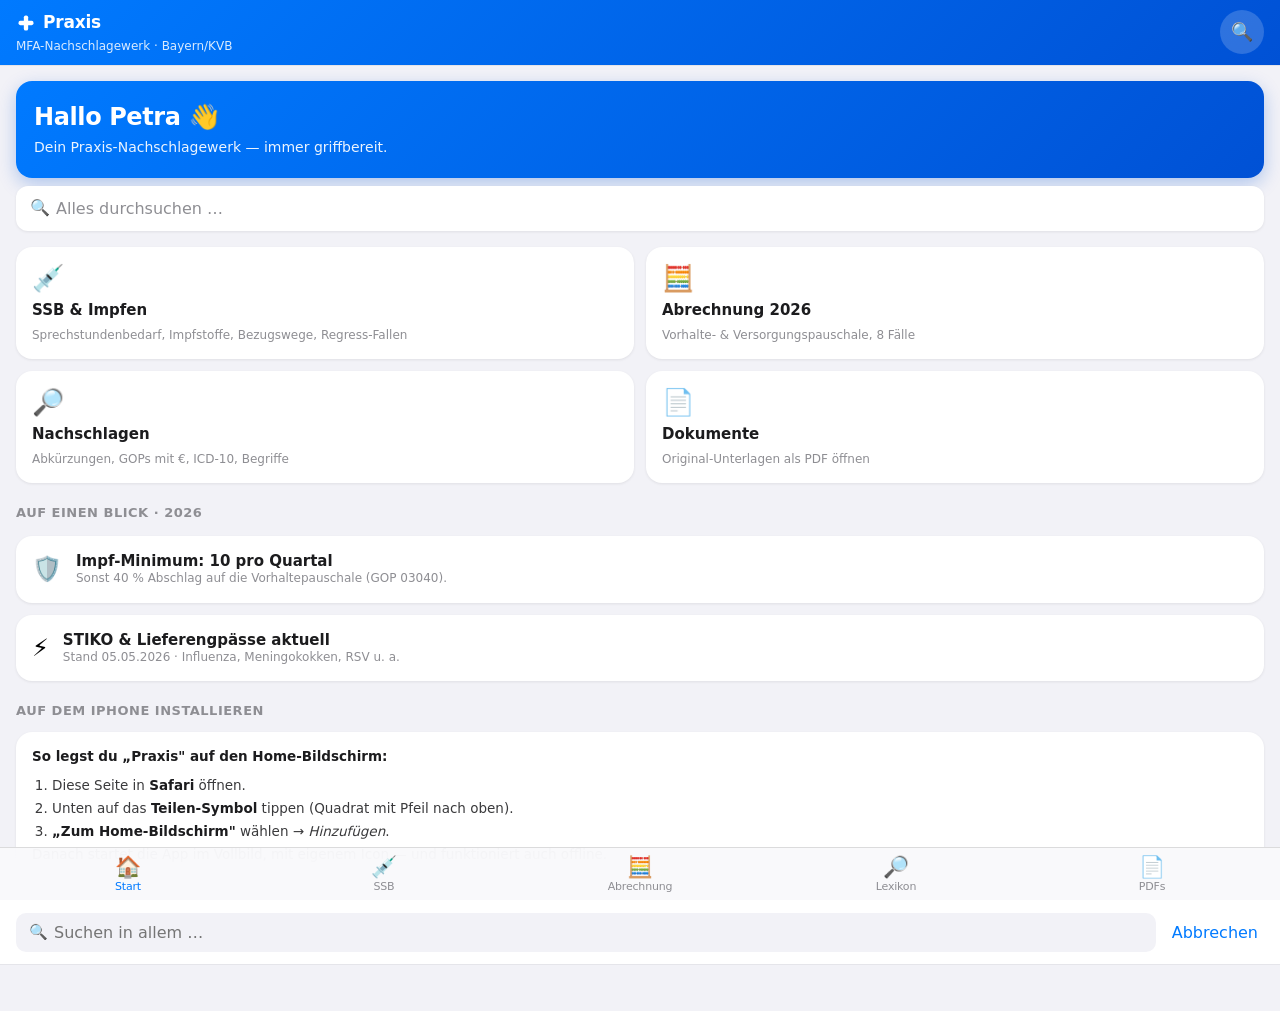
==== commit 037be08b: "Qualitätsprüfung: 11 bestätigte Befunde behoben Inhalt: Fall 7 GOP 03004 statt Quell-Tippfehler 0300" ====
--- a/index.html
+++ b/index.html
@@ -2,7 +2,7 @@
 <html lang="de">
 <head>
 <meta charset="UTF-8">
-<meta name="viewport" content="width=device-width, initial-scale=1, viewport-fit=cover, maximum-scale=1">
+<meta name="viewport" content="width=device-width, initial-scale=1, viewport-fit=cover">
 <title>Praxis · MFA-Nachschlagewerk</title>
 
 <!-- PWA / iOS Home-Bildschirm -->
@@ -46,7 +46,7 @@
 
     <div class="search-launch">
       <span class="si">🔍</span>
-      <input id="home-search" placeholder="Alles durchsuchen …" readonly inputmode="none">
+      <button id="home-search" class="search-field-btn" aria-label="Alles durchsuchen">Alles durchsuchen …</button>
     </div>
 
     <div class="tiles">
@@ -159,8 +159,8 @@
 
     <div class="alert alert-info">
       <strong>Vollständige SSB-Vereinbarung der KVB</strong>
-      Allgemeiner Teil: <a href="https://www.kvb.de/fileadmin/kvb/Mitglieder/Service/Informationsservice/Informationsmaterial/Verordnung/KVB-BroschuereSprechstundenbedarfsvereinbarung-Juli-2022.pdf">KVB-Broschüre SSB-Vereinbarung Juli 2022</a><br>
-      Aktualisierte Anlage Januar 2026: <a href="https://www.kvb.de/fileadmin/kvb/Mitglieder/Service/Informationsservice/Informationsmaterial/Verordnung/KVB-BroschuereSprechstundenbedarfsvereinbarung-Januar-2026.pdf">KVB-Broschüre SSB Januar 2026</a>
+      Aktuelle Broschüre &amp; Anlagen auf der KVB-Themenseite:
+      <a href="https://www.kvb.de/mitglieder/verordnungen/sprechstundenbedarf">kvb.de/mitglieder/verordnungen/sprechstundenbedarf</a>
     </div>
   </div>
 </div>
@@ -1042,11 +1042,11 @@
   <!-- ============================ NACHSCHLAGEN ============================ -->
   <section class="view" id="view-nachschlagen">
     <div class="view-title"><h1>Nachschlagen</h1><p>Abkürzungen · GOPs · ICD-10 · Begriffe</p></div>
-    <div class="segmented" id="lex-seg" role="tablist">
-      <button class="active" data-lex="abk">Abkürzungen</button>
-      <button data-lex="gops">GOPs</button>
-      <button data-lex="icd">ICD-10</button>
-      <button data-lex="begriffe">Begriffe</button>
+    <div class="segmented" id="lex-seg" role="tablist" aria-label="Kategorie">
+      <button class="active" role="tab" aria-selected="true" data-lex="abk">Abkürzungen</button>
+      <button role="tab" aria-selected="false" data-lex="gops">GOPs</button>
+      <button role="tab" aria-selected="false" data-lex="icd">ICD-10</button>
+      <button role="tab" aria-selected="false" data-lex="begriffe">Begriffe</button>
     </div>
     <div class="filter-wrap">
       <span class="si">🔍</span>
@@ -1079,7 +1079,7 @@
 </nav>
 
 <!-- ============================ SUCH-OVERLAY ============================ -->
-<div class="search-overlay" id="search-overlay" aria-hidden="true">
+<div class="search-overlay" id="search-overlay" role="dialog" aria-modal="true" aria-label="Suche" aria-hidden="true" inert>
   <div class="search-bar">
     <div class="field">
       <span class="si">🔍</span>
--- a/styles.css
+++ b/styles.css
@@ -72,7 +72,7 @@
 .app-header .subtitle { font-size: 12px; opacity: 0.85; margin-top: 1px;
   white-space: nowrap; overflow: hidden; text-overflow: ellipsis; }
 .header-search-btn {
-  flex: none; width: 38px; height: 38px; border-radius: 50%;
+  flex: none; width: 44px; height: 44px; border-radius: 50%;
   border: none; background: rgba(255,255,255,0.18); color: #fff;
   font-size: 18px; display: grid; place-items: center; cursor: pointer;
 }
@@ -103,7 +103,7 @@
   color: var(--gray-1); font-family: var(--font);
 }
 .tab .ic { font-size: 21px; line-height: 1; }
-.tab .lbl { font-size: 10px; font-weight: 500; letter-spacing: -0.1px; }
+.tab .lbl { font-size: 11px; font-weight: 500; letter-spacing: -0.2px; }
 .tab.active { color: var(--accent-blue); }
 .tab:active { opacity: 0.6; }
 
@@ -172,9 +172,9 @@
 .status-info { background: #DBEAFE; color: #1A4263; }
 
 .badge { display: inline-block; padding: 2px 7px; border-radius: 4px; font-size: 11px; font-weight: 600; margin-left: 4px; vertical-align: middle; }
-.badge-new    { background: var(--accent-green); color: #fff; }
-.badge-update { background: var(--accent-orange); color: #fff; }
-.badge-check  { background: var(--accent-blue); color: #fff; }
+.badge-new    { background: #1B5E20; color: #fff; }
+.badge-update { background: #8A4B00; color: #fff; }
+.badge-check  { background: #0051D5; color: #fff; }
 
 /* ============================================================
    GRID / MINI-CARDS
@@ -226,11 +226,12 @@
 .search-launch {
   margin: -8px 16px 6px; position: relative;
 }
-.search-launch input {
-  width: 100%; border: none; border-radius: 12px; padding: 12px 14px 12px 40px;
+.search-launch .search-field-btn {
+  width: 100%; border: none; border-radius: 12px; padding: 13px 14px 13px 40px;
   font-size: 16px; font-family: var(--font); background: var(--bg-secondary);
-  color: var(--text); box-shadow: var(--shadow-card);
-}
+  color: var(--gray-1); box-shadow: var(--shadow-card); text-align: left; cursor: pointer;
+}
+.search-launch .search-field-btn:active { opacity: 0.7; }
 .search-launch .si { position: absolute; left: 14px; top: 50%; transform: translateY(-50%); color: var(--gray-1); font-size: 16px; }
 
 .tiles { display: grid; grid-template-columns: 1fr 1fr; gap: 12px; padding: 10px 16px 4px; }
@@ -265,7 +266,7 @@
 }
 .segmented button {
   flex: 1; border: none; background: none; cursor: pointer; font-family: var(--font);
-  padding: 7px 4px; border-radius: 8px; font-size: 13px; font-weight: 600; color: var(--text-2);
+  padding: 11px 4px; min-height: 44px; border-radius: 8px; font-size: 13px; font-weight: 600; color: var(--text-2);
 }
 .segmented button.active { background: var(--bg-secondary); color: var(--text); box-shadow: 0 1px 2px rgba(0,0,0,.12); }
 
@@ -354,7 +355,7 @@
   font-family: var(--font); background: var(--gray-6); color: var(--text);
 }
 .search-bar .si { position: absolute; left: 13px; top: 50%; transform: translateY(-50%); color: var(--gray-1); }
-.search-cancel { border: none; background: none; color: var(--accent-blue); font-size: 16px; font-family: var(--font); cursor: pointer; }
+.search-cancel { border: none; background: none; color: var(--accent-blue); font-size: 16px; font-family: var(--font); cursor: pointer; padding: 10px 6px; min-height: 44px; }
 .search-results { flex: 1; overflow-y: auto; -webkit-overflow-scrolling: touch; padding: 6px 0 30px; }
 .sr-group { padding: 14px 16px 4px; font-size: 12px; font-weight: 700; color: var(--gray-1); text-transform: uppercase; letter-spacing: .5px; }
 .sr-item { width: calc(100% - 32px); margin: 0 16px 8px; text-align: left; border: none; cursor: pointer; font-family: var(--font);
@@ -401,7 +402,8 @@
   .search-overlay { background: #000; }
   .search-bar { background: #1C1C1E; }
   .search-bar input { background: #2C2C2E; color: #fff; }
-  .search-launch input, .filter-wrap input { background: #1C1C1E; color: #fff; }
+  .search-launch .search-field-btn { background: #1C1C1E; color: var(--gray-1); }
+  .filter-wrap input { background: #1C1C1E; color: #fff; }
   .sr-item { background: #1C1C1E; }
   .flash { animation: flashDark 1.4s ease; }
 }
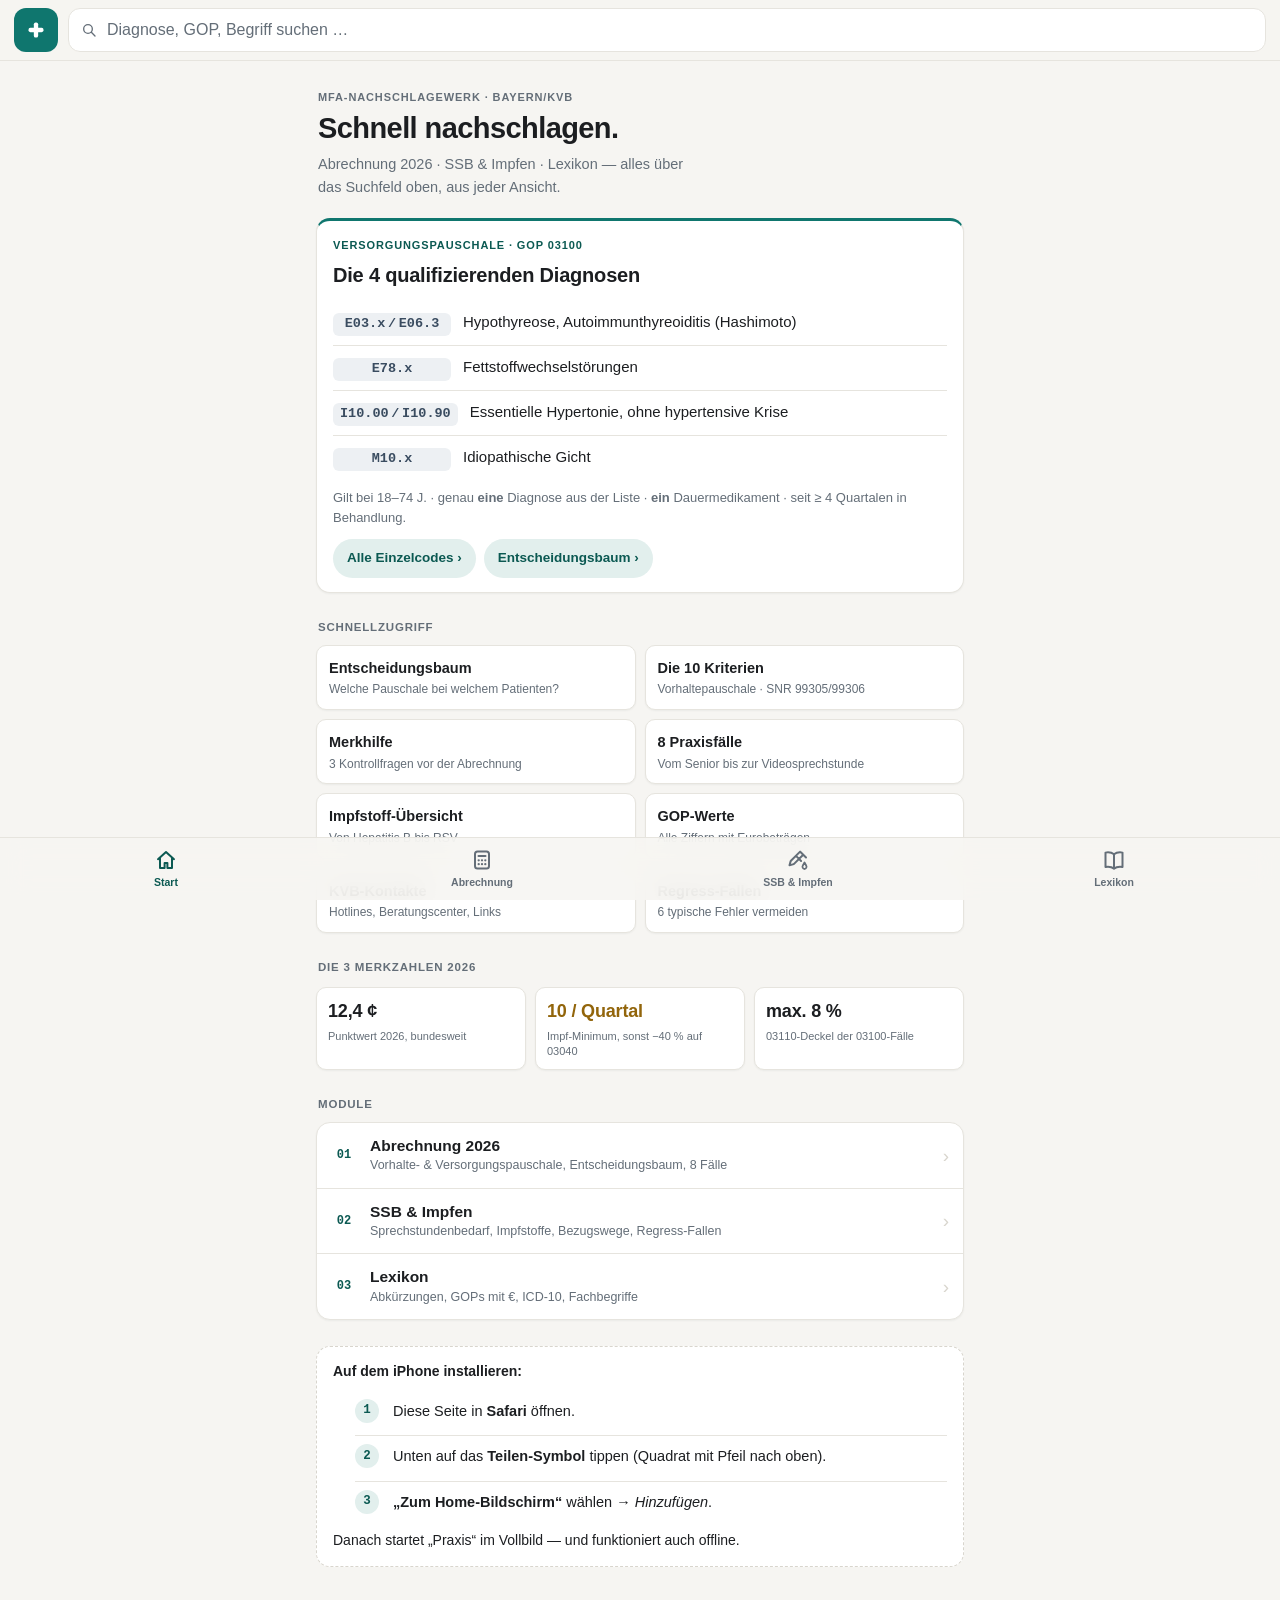
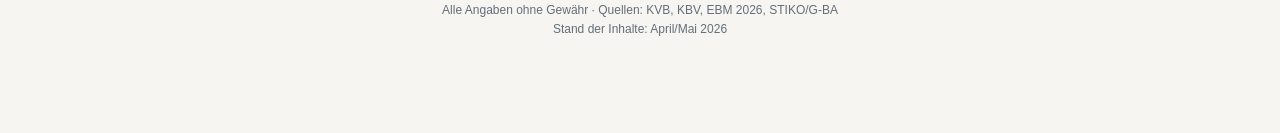
==== commit 2d539227: "Shell v2: Kapitelseiten, Hash-Routing, fehlertolerante Suche Neuaufbau der App-Hülle nach Nutzerfeed" ====
--- a/index.html
+++ b/index.html
@@ -8,10 +8,11 @@
 <!-- PWA / iOS Home-Bildschirm -->
 <meta name="apple-mobile-web-app-capable" content="yes">
 <meta name="mobile-web-app-capable" content="yes">
-<meta name="apple-mobile-web-app-status-bar-style" content="black-translucent">
+<meta name="apple-mobile-web-app-status-bar-style" content="default">
 <meta name="apple-mobile-web-app-title" content="Praxis">
 <meta name="application-name" content="Praxis">
-<meta name="theme-color" content="#007AFF">
+<meta name="theme-color" content="#F6F5F2">
+<meta name="theme-color" media="(prefers-color-scheme: dark)" content="#121416">
 <meta name="description" content="Schnelles Nachschlagewerk für MFA: Sprechstundenbedarf, Impfen, Abrechnung 2026, GOPs, ICD-10 und Abkürzungen. Bayern/KVB.">
 <link rel="manifest" href="manifest.webmanifest">
 <link rel="apple-touch-icon" href="icons/apple-touch-icon.png">
@@ -21,78 +22,98 @@
 </head>
 <body>
 
-<!-- ============================ HEADER ============================ -->
+<!-- ============================ HEADER: Marke + permanente Suche ============================ -->
 <header class="app-header">
-  <div class="title-block">
-    <div class="title">
-      <span class="mark" aria-hidden="true">
-        <svg viewBox="0 0 24 24" width="20" height="20"><rect x="9.4" y="3" width="5.2" height="18" rx="2.2" fill="#fff"/><rect x="3" y="9.4" width="18" height="5.2" rx="2.2" fill="#fff"/></svg>
-      </span>
-      Praxis
-    </div>
-    <div class="subtitle" id="header-sub">MFA-Nachschlagewerk · Bayern/KVB</div>
-  </div>
-  <button class="header-search-btn" id="open-search" aria-label="Suchen">🔍</button>
+  <a class="home-btn" href="#/start" aria-label="Zur Startseite">
+    <svg viewBox="0 0 24 24" width="20" height="20" aria-hidden="true"><rect x="9.4" y="3" width="5.2" height="18" rx="2.2" fill="currentColor"/><rect x="3" y="9.4" width="18" height="5.2" rx="2.2" fill="currentColor"/></svg>
+  </a>
+  <div class="hsearch">
+    <svg class="si" viewBox="0 0 24 24" width="16" height="16" aria-hidden="true"><circle cx="10.5" cy="10.5" r="6.5" fill="none" stroke="currentColor" stroke-width="2"/><line x1="15.5" y1="15.5" x2="21" y2="21" stroke="currentColor" stroke-width="2" stroke-linecap="round"/></svg>
+    <input id="q" type="search" placeholder="Diagnose, GOP, Begriff suchen …"
+           autocapitalize="off" autocomplete="off" autocorrect="off" spellcheck="false" enterkeyhint="search"
+           aria-label="Alles durchsuchen">
+  </div>
+  <button id="q-cancel" class="q-cancel" hidden>Abbrechen</button>
 </header>
 
-<main>
+<!-- Unterseiten-Leiste: Zurück + Kapiteltitel -->
+<div class="contextbar" id="contextbar" hidden>
+  <a href="#/start" id="back-link" class="back-link"><span class="back-ch" aria-hidden="true">‹</span> <span id="back-label">Start</span></a>
+  <span class="context-title" id="context-title"></span>
+</div>
+
+<main id="main">
 
   <!-- ============================ START ============================ -->
-  <section class="view active" id="view-home">
+  <section class="view" id="view-start">
     <div class="hero">
-      <h1>Hallo Petra&nbsp;👋</h1>
-      <p>Dein Praxis-Nachschlagewerk — immer griffbereit.</p>
-    </div>
-
-    <div class="search-launch">
-      <span class="si">🔍</span>
-      <button id="home-search" class="search-field-btn" aria-label="Alles durchsuchen">Alles durchsuchen …</button>
-    </div>
-
-    <div class="tiles">
-      <button class="tile" data-goto="ssb">
-        <span class="tile-ic">💉</span>
-        <span class="tile-t">SSB &amp; Impfen</span>
-        <span class="tile-d">Sprechstundenbedarf, Impfstoffe, Bezugswege, Regress-Fallen</span>
-      </button>
-      <button class="tile" data-goto="abrechnung">
-        <span class="tile-ic">🧮</span>
-        <span class="tile-t">Abrechnung 2026</span>
-        <span class="tile-d">Vorhalte- &amp; Versorgungspauschale, 8 Fälle</span>
-      </button>
-      <button class="tile" data-goto="nachschlagen">
-        <span class="tile-ic">🔎</span>
-        <span class="tile-t">Nachschlagen</span>
-        <span class="tile-d">Abkürzungen, GOPs mit €, ICD-10, Begriffe</span>
-      </button>
-      <button class="tile" data-goto="dokumente">
-        <span class="tile-ic">📄</span>
-        <span class="tile-t">Dokumente</span>
-        <span class="tile-d">Original-Unterlagen als PDF öffnen</span>
-      </button>
-    </div>
-
-    <div class="home-section-title">Auf einen Blick · 2026</div>
-    <div class="tiles">
-      <button class="tile full" data-goto="abrechnung">
-        <span class="tile-ic">🛡️</span>
-        <span><span class="tile-t">Impf-Minimum: 10 pro Quartal</span><br><span class="tile-d">Sonst 40 % Abschlag auf die Vorhaltepauschale (GOP 03040).</span></span>
-      </button>
-      <button class="tile full" data-goto="ssb">
-        <span class="tile-ic">⚡</span>
-        <span><span class="tile-t">STIKO &amp; Lieferengpässe aktuell</span><br><span class="tile-d">Stand 05.05.2026 · Influenza, Meningokokken, RSV u. a.</span></span>
-      </button>
-    </div>
-
-    <div class="home-section-title">Auf dem iPhone installieren</div>
-    <div class="install-card">
-      <strong>So legst du „Praxis" auf den Home-Bildschirm:</strong>
+      <p class="eyebrow">MFA-Nachschlagewerk · Bayern/KVB</p>
+      <h1>Schnell nachschlagen.</h1>
+      <p class="hero-sub">Abrechnung 2026 · SSB &amp; Impfen · Lexikon — alles über das Suchfeld oben, aus jeder Ansicht.</p>
+    </div>
+
+    <div class="dx-card">
+      <p class="eyebrow accent">Versorgungspauschale · GOP 03100</p>
+      <h2>Die 4 qualifizierenden Diagnosen</h2>
+      <ul class="dx-list">
+        <li><span class="code">E03.x&thinsp;/&thinsp;E06.3</span><span class="dx-name">Hypothyreose, Autoimmunthyreoiditis (Hashimoto)</span></li>
+        <li><span class="code">E78.x</span><span class="dx-name">Fettstoffwechselstörungen</span></li>
+        <li><span class="code">I10.00&thinsp;/&thinsp;I10.90</span><span class="dx-name">Essentielle Hypertonie, ohne hypertensive Krise</span></li>
+        <li><span class="code">M10.x</span><span class="dx-name">Idiopathische Gicht</span></li>
+      </ul>
+      <p class="dx-rule">Gilt bei 18–74 J. · genau <strong>eine</strong> Diagnose aus der Liste · <strong>ein</strong> Dauermedikament · seit ≥ 4 Quartalen in Behandlung.</p>
+      <div class="dx-links">
+        <a href="#/lexikon/icd">Alle Einzelcodes</a>
+        <a href="#/abrechnung/ab-baum">Entscheidungsbaum</a>
+      </div>
+    </div>
+
+    <p class="home-label">Schnellzugriff</p>
+    <div class="quick-grid">
+      <a class="quick" href="#/abrechnung/ab-baum"><b>Entscheidungsbaum</b><small>Welche Pauschale bei welchem Patienten?</small></a>
+      <a class="quick" href="#/abrechnung/ab-kriterien"><b>Die 10 Kriterien</b><small>Vorhaltepauschale · SNR 99305/99306</small></a>
+      <a class="quick" href="#/abrechnung/ab-merkhilfe"><b>Merkhilfe</b><small>3 Kontrollfragen vor der Abrechnung</small></a>
+      <a class="quick" href="#/abrechnung"><b>8 Praxisfälle</b><small>Vom Senior bis zur Videosprechstunde</small></a>
+      <a class="quick" href="#/ssb/impf-tabelle"><b>Impfstoff-Übersicht</b><small>Von Hepatitis B bis RSV</small></a>
+      <a class="quick" href="#/lexikon/gops"><b>GOP-Werte</b><small>Alle Ziffern mit Eurobeträgen</small></a>
+      <a class="quick" href="#/ssb/kontakte"><b>KVB-Kontakte</b><small>Hotlines, Beratungscenter, Links</small></a>
+      <a class="quick" href="#/ssb/ssb-fallen"><b>Regress-Fallen</b><small>6 typische Fehler vermeiden</small></a>
+    </div>
+
+    <p class="home-label">Die 3 Merkzahlen 2026</p>
+    <div class="kpi-row">
+      <div class="kpi"><b>12,4&nbsp;¢</b><span>Punktwert 2026, bundesweit</span></div>
+      <div class="kpi warn"><b>10&nbsp;/&nbsp;Quartal</b><span>Impf-Minimum, sonst −40&nbsp;% auf 03040</span></div>
+      <div class="kpi"><b>max.&nbsp;8&nbsp;%</b><span>03110-Deckel der 03100-Fälle</span></div>
+    </div>
+
+    <p class="home-label">Module</p>
+    <div class="module-list">
+      <a class="module-row" href="#/abrechnung">
+        <span class="module-num">01</span>
+        <span class="module-txt"><b>Abrechnung 2026</b><small>Vorhalte- &amp; Versorgungspauschale, Entscheidungsbaum, 8 Fälle</small></span>
+        <span class="row-ch" aria-hidden="true">›</span>
+      </a>
+      <a class="module-row" href="#/ssb">
+        <span class="module-num">02</span>
+        <span class="module-txt"><b>SSB &amp; Impfen</b><small>Sprechstundenbedarf, Impfstoffe, Bezugswege, Regress-Fallen</small></span>
+        <span class="row-ch" aria-hidden="true">›</span>
+      </a>
+      <a class="module-row" href="#/lexikon">
+        <span class="module-num">03</span>
+        <span class="module-txt"><b>Lexikon</b><small>Abkürzungen, GOPs mit €, ICD-10, Fachbegriffe</small></span>
+        <span class="row-ch" aria-hidden="true">›</span>
+      </a>
+    </div>
+
+    <div class="install-card" id="install-card">
+      <strong>Auf dem iPhone installieren:</strong>
       <ol class="steps">
         <li>Diese Seite in <strong>Safari</strong> öffnen.</li>
         <li>Unten auf das <strong>Teilen-Symbol</strong> tippen (Quadrat mit Pfeil nach oben).</li>
-        <li><strong>„Zum Home-Bildschirm"</strong> wählen → <em>Hinzufügen</em>.</li>
+        <li><strong>„Zum Home-Bildschirm“</strong> wählen → <em>Hinzufügen</em>.</li>
       </ol>
-      Danach startet die App im Vollbild, mit eigenem Icon — und funktioniert auch offline.
+      Danach startet „Praxis“ im Vollbild — und funktioniert auch offline.
     </div>
 
     <div class="app-footer">
@@ -101,10 +122,16 @@
     </div>
   </section>
 
+  <!-- ============================ ABRECHNUNG 2026 ============================ -->
+  <section class="view" id="view-abrechnung">
+    <div class="module-home" id="abrechnung-toc"></div>
+    <article class="chapter" id="abrechnung-chapter" hidden></article>
+  </section>
+
   <!-- ============================ SSB & IMPFEN ============================ -->
   <section class="view" id="view-ssb">
-    <div class="view-title"><h1>SSB &amp; Impfen</h1><p>Sprechstundenbedarf &amp; Impfen · KVB-Seminar V1.7</p></div>
-
+    <div class="module-home" id="ssb-toc"></div>
+    <div id="ssb-sections">
 <div class="section" id="aktualitaet">
   <div class="section-header">
     <span>⚡ Aktualitätsstand 2026</span>
@@ -877,7 +904,7 @@
 <!-- ============================================================ -->
 <!-- SEKTION 9: ABRECHNUNG -->
 <!-- ============================================================ -->
-<div class="section" id="abrechnung">
+<div class="section" id="hepb-ziffern">
   <div class="section-header">
     <span>🔢 Abrechnungsziffern Hepatitis B</span>
     <span class="chevron">›</span>
@@ -1027,71 +1054,62 @@
       Schnellreferenz aus dem KVB-Seminar V1.7 (April 2026) · Stand 05.05.2026<br>
       Alle Angaben ohne Gewähr · Bei Unsicherheit KVB-Beratungscenter konsultieren
     </div>
+    </div>
+    <nav class="chapter-nav" id="ssb-chapter-nav" hidden></nav>
   </section>
 
-  <!-- ============================ ABRECHNUNG 2026 ============================ -->
-  <section class="view" id="view-abrechnung">
-    <div class="view-title"><h1>Abrechnung 2026</h1><p>Vorhalte- &amp; Versorgungspauschale · Praxishilfe MFA</p></div>
-    <div id="abrechnung-list"></div>
-    <div class="app-footer">
-      Praxishilfe MFA · Stand April 2026 · Quellen: GVSG, KBV, GKV-Spitzenverband<br>
-      Eurowerte = Näherung (Punktwert 2026 ca. 12,4 ¢) · ohne Gewähr
-    </div>
+  <!-- ============================ LEXIKON ============================ -->
+  <section class="view" id="view-lexikon">
+    <div class="view-head">
+      <p class="eyebrow">Modul 03</p>
+      <h1>Lexikon</h1>
+      <p>Ein Suchfeld für alles: Abkürzungen, GOPs, ICD-10 und Fachbegriffe.</p>
+    </div>
+    <div class="filter-wrap">
+      <svg class="si" viewBox="0 0 24 24" width="16" height="16" aria-hidden="true"><circle cx="10.5" cy="10.5" r="6.5" fill="none" stroke="currentColor" stroke-width="2"/><line x1="15.5" y1="15.5" x2="21" y2="21" stroke="currentColor" stroke-width="2" stroke-linecap="round"/></svg>
+      <input id="lex-q" type="search" placeholder="Im Lexikon filtern …" autocapitalize="off" autocomplete="off" autocorrect="off" spellcheck="false" aria-label="Lexikon filtern">
+    </div>
+    <div class="chips" id="lex-chips" role="group" aria-label="Kategorie eingrenzen">
+      <button class="chip active" aria-pressed="true" data-cat="alle">Alle</button>
+      <button class="chip" aria-pressed="false" data-cat="abk">Abkürzungen</button>
+      <button class="chip" aria-pressed="false" data-cat="gops">GOP</button>
+      <button class="chip" aria-pressed="false" data-cat="icd">ICD-10</button>
+      <button class="chip" aria-pressed="false" data-cat="begriffe">Begriffe</button>
+    </div>
+    <div id="lex-list"></div>
+    <div class="app-footer">Abkürzungsjournal Hausarzt 2026 · Revision 1 · Stand April 2026 · ohne Gewähr</div>
   </section>
 
-  <!-- ============================ NACHSCHLAGEN ============================ -->
-  <section class="view" id="view-nachschlagen">
-    <div class="view-title"><h1>Nachschlagen</h1><p>Abkürzungen · GOPs · ICD-10 · Begriffe</p></div>
-    <div class="segmented" id="lex-seg" role="tablist" aria-label="Kategorie">
-      <button class="active" role="tab" aria-selected="true" data-lex="abk">Abkürzungen</button>
-      <button role="tab" aria-selected="false" data-lex="gops">GOPs</button>
-      <button role="tab" aria-selected="false" data-lex="icd">ICD-10</button>
-      <button role="tab" aria-selected="false" data-lex="begriffe">Begriffe</button>
-    </div>
-    <div class="filter-wrap">
-      <span class="si">🔍</span>
-      <input id="lex-filter" placeholder="Filtern …" autocapitalize="off" autocomplete="off" spellcheck="false">
-    </div>
-    <div id="lex-list"></div>
-    <div class="app-footer">
-      Abkürzungsjournal Hausarzt 2026 · Revision 1 · Stand April 2026 · ohne Gewähr
-    </div>
+  <!-- ============================ SUCHE ============================ -->
+  <section class="view" id="view-suche">
+    <div id="search-results"></div>
   </section>
 
-  <!-- ============================ DOKUMENTE ============================ -->
-  <section class="view" id="view-dokumente">
-    <div class="view-title"><h1>Dokumente</h1><p>Original-Unterlagen als PDF</p></div>
-    <div class="doc-list" id="doc-list"></div>
-    <div class="app-footer">
-      Die PDFs öffnen sich im Viewer und können geteilt oder gespeichert werden.
-    </div>
-  </section>
-
 </main>
 
 <!-- ============================ TAB-LEISTE ============================ -->
-<nav class="tabbar" id="tabbar">
-  <button class="tab active" data-view="home"><span class="ic">🏠</span><span class="lbl">Start</span></button>
-  <button class="tab" data-view="ssb"><span class="ic">💉</span><span class="lbl">SSB</span></button>
-  <button class="tab" data-view="abrechnung"><span class="ic">🧮</span><span class="lbl">Abrechnung</span></button>
-  <button class="tab" data-view="nachschlagen"><span class="ic">🔎</span><span class="lbl">Lexikon</span></button>
-  <button class="tab" data-view="dokumente"><span class="ic">📄</span><span class="lbl">PDFs</span></button>
+<nav class="tabbar" aria-label="Hauptnavigation">
+  <a class="tab" href="#/start" data-tab="start">
+    <svg viewBox="0 0 24 24" aria-hidden="true"><path d="M4 11.2 12 4l8 7.2" fill="none" stroke="currentColor" stroke-width="2" stroke-linecap="round" stroke-linejoin="round"/><path d="M6 10.5V20h4.6v-5h2.8v5H18v-9.5" fill="none" stroke="currentColor" stroke-width="2" stroke-linecap="round" stroke-linejoin="round"/></svg>
+    <span>Start</span>
+  </a>
+  <a class="tab" href="#/abrechnung" data-tab="abrechnung">
+    <svg viewBox="0 0 24 24" aria-hidden="true"><rect x="5" y="3.5" width="14" height="17" rx="2.5" fill="none" stroke="currentColor" stroke-width="2"/><line x1="8.5" y1="8" x2="15.5" y2="8" stroke="currentColor" stroke-width="2" stroke-linecap="round"/><circle cx="8.7" cy="12.3" r="1.15" fill="currentColor"/><circle cx="12" cy="12.3" r="1.15" fill="currentColor"/><circle cx="15.3" cy="12.3" r="1.15" fill="currentColor"/><circle cx="8.7" cy="16.2" r="1.15" fill="currentColor"/><circle cx="12" cy="16.2" r="1.15" fill="currentColor"/><circle cx="15.3" cy="16.2" r="1.15" fill="currentColor"/></svg>
+    <span>Abrechnung</span>
+  </a>
+  <a class="tab" href="#/ssb" data-tab="ssb">
+    <svg viewBox="0 0 24 24" aria-hidden="true"><path d="m14.5 4 5.5 5.5M17.2 6.7 8.3 15.6a3 3 0 0 1-1.4.8l-3.4.9.9-3.4a3 3 0 0 1 .8-1.4l8.9-8.9M11 8.9l4.1 4.1" fill="none" stroke="currentColor" stroke-width="2" stroke-linecap="round" stroke-linejoin="round"/><path d="m18.5 14.5 1.8 3.2a2.1 2.1 0 1 1-3.6 0z" fill="none" stroke="currentColor" stroke-width="1.8" stroke-linejoin="round"/></svg>
+    <span>SSB &amp; Impfen</span>
+  </a>
+  <a class="tab" href="#/lexikon" data-tab="lexikon">
+    <svg viewBox="0 0 24 24" aria-hidden="true"><path d="M12 6.2C10.4 4.9 8.4 4.3 6 4.3c-.9 0-1.7.1-2.5.3V19c.8-.2 1.6-.3 2.5-.3 2.4 0 4.4.6 6 1.9 1.6-1.3 3.6-1.9 6-1.9.9 0 1.7.1 2.5.3V4.6c-.8-.2-1.6-.3-2.5-.3-2.4 0-4.4.6-6 1.9z" fill="none" stroke="currentColor" stroke-width="2" stroke-linejoin="round"/><line x1="12" y1="6.6" x2="12" y2="20" stroke="currentColor" stroke-width="2"/></svg>
+    <span>Lexikon</span>
+  </a>
 </nav>
-
-<!-- ============================ SUCH-OVERLAY ============================ -->
-<div class="search-overlay" id="search-overlay" role="dialog" aria-modal="true" aria-label="Suche" aria-hidden="true" inert>
-  <div class="search-bar">
-    <div class="field">
-      <span class="si">🔍</span>
-      <input id="search-input" placeholder="Suchen in allem …" autocapitalize="off" autocomplete="off" spellcheck="false" enterkeyhint="search">
-    </div>
-    <button class="search-cancel" id="search-cancel">Abbrechen</button>
-  </div>
-  <div class="search-results" id="search-results"></div>
-</div>
 
 <script src="data/abrechnung.js"></script>
 <script src="data/nachschlagen.js"></script>
+<script src="data/suche-aliase.js"></script>
 <script src="app.js"></script>
 </body>
 </html>
--- a/styles.css
+++ b/styles.css
@@ -1,410 +1,551 @@
 /* ============================================================
-   PRAXIS – MFA-Nachschlage-App
-   Designsystem (iOS-Stil, übernommen aus der Schnellreferenz V1.7
-   und erweitert um App-Shell, Tab-Leiste, Suche, Lexikon)
+   PRAXIS – MFA-Nachschlagewerk
+   Designsystem „Klinisch ruhig“: Papierweiß, Tinte, ein Teal-Akzent,
+   Ampelfarben nur funktional (wie in der PDF-Praxishilfe).
+   Kapitelseiten statt Akkordeons · permanente Suche · Dark Mode.
    ============================================================ */
 
 :root {
-  --bg-primary:    #F2F2F7;
-  --bg-secondary:  #FFFFFF;
-  --bg-elevated:   #FFFFFF;
-  --accent-blue:   #007AFF;
-  --accent-blue-2: #0051D5;
-  --accent-green:  #34C759;
-  --accent-red:    #FF3B30;
-  --accent-orange: #FF9500;
-  --accent-yellow: #FFCC00;
-  --gray-1: #8E8E93;
-  --gray-3: #C7C7CC;
-  --gray-5: #E5E5EA;
-  --gray-6: #F2F2F7;
-  --text:   #1C1C1E;
-  --text-2: #3A3A3C;
-  --font: -apple-system, "SF Pro Text", "Helvetica Neue", system-ui, sans-serif;
-  --radius-sm: 8px;
-  --radius-md: 12px;
-  --radius-lg: 16px;
-  --header-h: 52px;
-  --tabbar-h: 52px;
-  --shadow-card: 0 1px 3px rgba(0,0,0,0.08);
-}
-
-* { box-sizing: border-box; -webkit-tap-highlight-color: transparent; }
-html { -webkit-text-size-adjust: 100%; }
-
-body {
-  background: var(--bg-primary);
-  font-family: var(--font);
-  margin: 0;
-  color: var(--text);
-  font-size: 15px;
-  line-height: 1.5;
-  overscroll-behavior-y: none;
-}
-
-/* hidden helper */
-[hidden] { display: none !important; }
-
-/* ============================================================
-   APP-SHELL: Header / Main / Tabbar
-   ============================================================ */
-.app-header {
-  position: sticky;
-  top: 0;
-  z-index: 200;
-  background: linear-gradient(135deg, var(--accent-blue) 0%, var(--accent-blue-2) 100%);
-  color: #fff;
-  padding: calc(env(safe-area-inset-top, 0px) + 10px) 16px 10px;
-  display: flex;
-  align-items: center;
-  gap: 12px;
-  box-shadow: 0 1px 0 rgba(0,0,0,0.06);
-}
-.app-header .title-block { flex: 1; min-width: 0; }
-.app-header .title {
-  font-size: 17px; font-weight: 700; letter-spacing: -0.2px;
-  display: flex; align-items: center; gap: 7px;
-}
-.app-header .title .mark {
-  width: 20px; height: 20px; flex: none;
-  display: inline-grid; place-items: center;
-}
-.app-header .subtitle { font-size: 12px; opacity: 0.85; margin-top: 1px;
-  white-space: nowrap; overflow: hidden; text-overflow: ellipsis; }
-.header-search-btn {
-  flex: none; width: 44px; height: 44px; border-radius: 50%;
-  border: none; background: rgba(255,255,255,0.18); color: #fff;
-  font-size: 18px; display: grid; place-items: center; cursor: pointer;
-}
-.header-search-btn:active { background: rgba(255,255,255,0.30); }
-
-main {
-  padding-bottom: calc(var(--tabbar-h) + env(safe-area-inset-bottom, 0px) + 16px);
-  min-height: 60vh;
-}
-.view { display: none; animation: fade .18s ease; }
-.view.active { display: block; }
-@keyframes fade { from { opacity: 0; transform: translateY(3px);} to { opacity:1; transform:none;} }
-
-/* Bottom tab bar */
-.tabbar {
-  position: fixed; left: 0; right: 0; bottom: 0; z-index: 200;
-  display: grid; grid-template-columns: repeat(5, 1fr);
-  background: rgba(249,249,251,0.94);
-  backdrop-filter: saturate(180%) blur(20px);
-  -webkit-backdrop-filter: saturate(180%) blur(20px);
-  border-top: 0.5px solid rgba(0,0,0,0.12);
-  padding-bottom: env(safe-area-inset-bottom, 0px);
-}
-.tab {
-  border: none; background: none; cursor: pointer;
-  padding: 6px 2px 4px; height: var(--tabbar-h);
-  display: flex; flex-direction: column; align-items: center; justify-content: center; gap: 2px;
-  color: var(--gray-1); font-family: var(--font);
-}
-.tab .ic { font-size: 21px; line-height: 1; }
-.tab .lbl { font-size: 11px; font-weight: 500; letter-spacing: -0.2px; }
-.tab.active { color: var(--accent-blue); }
-.tab:active { opacity: 0.6; }
-
-/* ============================================================
-   SECTIONS / ACCORDIONS
-   ============================================================ */
-.section {
-  background: var(--bg-secondary);
-  border-radius: var(--radius-lg);
-  margin: 0 16px 12px;
-  overflow: hidden;
-  box-shadow: var(--shadow-card);
-}
-.section-header {
-  padding: 16px;
-  display: flex; justify-content: space-between; align-items: center;
-  cursor: pointer; font-weight: 600; font-size: 16px; user-select: none;
-}
-.section-body { padding: 0 16px 16px; display: none; }
-.section-body.open { display: block; }
-.chevron { font-size: 20px; color: var(--gray-1); transition: transform .2s; flex: none; margin-left: 8px; }
-.chevron.open { transform: rotate(90deg); }
-
-/* ============================================================
-   TABELLEN
-   ============================================================ */
-.table-wrap { overflow-x: auto; -webkit-overflow-scrolling: touch; margin: 12px 0; border-radius: var(--radius-sm); }
-table { width: 100%; border-collapse: collapse; font-size: 14px; min-width: 320px; }
-th {
-  background: var(--gray-6); font-weight: 600; font-size: 12px; text-transform: uppercase;
-  letter-spacing: .5px; padding: 10px 12px; text-align: left; color: var(--gray-1);
-  border-bottom: 1px solid var(--gray-5);
-}
-td { padding: 10px 12px; border-bottom: 1px solid var(--gray-6); vertical-align: top; word-wrap: break-word; hyphens: auto; }
-tr:last-child td { border-bottom: none; }
-
-/* ============================================================
-   ALERT-BOXEN
-   ============================================================ */
-.alert { padding: 12px 14px; border-radius: 10px; margin: 10px 0; font-size: 14px; line-height: 1.5; }
-.alert-critical { background: #FFF2F2; border-left: 4px solid var(--accent-red); color: #8B1A1A; }
-.alert-warn     { background: #FFF8F0; border-left: 4px solid var(--accent-orange); color: #B45309; }
-.alert-ok       { background: #F0FFF4; border-left: 4px solid var(--accent-green); color: #276749; }
-.alert-info     { background: #F0F8FF; border-left: 4px solid var(--accent-blue); color: #0051A3; }
-.alert strong   { display: block; margin-bottom: 4px; }
-
-/* ============================================================
-   LISTEN
-   ============================================================ */
-ul, ol { margin: 6px 0 12px 0; padding-left: 22px; }
-li { margin-bottom: 4px; }
-.check-list, .x-list { list-style: none; padding: 0; margin: 8px 0; }
-.check-list li, .x-list li { padding: 5px 0 5px 26px; position: relative; font-size: 14px; }
-.check-list li::before { content: '✓'; position: absolute; left: 4px; top: 5px; color: var(--accent-green); font-weight: 700; }
-.x-list li::before { content: '✕'; position: absolute; left: 4px; top: 5px; color: var(--accent-red); font-weight: 700; }
-
-/* ============================================================
-   STATUS-BADGES
-   ============================================================ */
-.status-yes, .status-no, .status-warn, .status-info {
-  display: inline-block; padding: 2px 8px; border-radius: 10px; font-size: 11.5px; font-weight: 600; white-space: nowrap;
-}
-.status-yes  { background: #D1FAE5; color: #276749; }
-.status-no   { background: #FEE2E2; color: #8B1A1A; }
-.status-warn { background: #FEF3C7; color: #B45309; }
-.status-info { background: #DBEAFE; color: #1A4263; }
-
-.badge { display: inline-block; padding: 2px 7px; border-radius: 4px; font-size: 11px; font-weight: 600; margin-left: 4px; vertical-align: middle; }
-.badge-new    { background: #1B5E20; color: #fff; }
-.badge-update { background: #8A4B00; color: #fff; }
-.badge-check  { background: #0051D5; color: #fff; }
-
-/* ============================================================
-   GRID / MINI-CARDS
-   ============================================================ */
-.grid-2 { display: grid; grid-template-columns: 1fr 1fr; gap: 10px; margin: 10px 0; }
-@media (max-width: 400px) { .grid-2 { grid-template-columns: 1fr; } }
-.mini-card { background: #F9F9FB; border: 1px solid var(--gray-5); border-radius: 10px; padding: 12px 14px; }
-.mini-card h4 { margin: 0 0 5px 0; font-size: 13px; font-weight: 600; color: var(--text-2); }
-.mini-card p { font-size: 13px; margin: 0 0 4px 0; }
-
-/* ============================================================
-   LINKS & HEADINGS
-   ============================================================ */
-a { color: var(--accent-blue); text-decoration: none; }
-a:active { opacity: .7; }
-a[href^="tel:"] { color: var(--accent-green); font-weight: 500; }
-a[href^="mailto:"] { color: var(--accent-blue); font-weight: 500; }
-
-h2 { font-size: 17px; font-weight: 700; margin: 0 0 14px 0; color: var(--text); }
-h3 { font-size: 15px; font-weight: 600; margin: 18px 0 8px 0; color: var(--text-2); }
-h3:first-child { margin-top: 0; }
-p { margin: 0 0 8px 0; }
-
-mark.search-hl { background: #FFD60A; color: #000; border-radius: 3px; padding: 0 2px; }
-
-.diagram-wrap { margin: 12px 0; overflow-x: auto; -webkit-overflow-scrolling: touch; background: #FCFCFD; border: 1px solid var(--gray-5); border-radius: 10px; padding: 12px; }
-
-::-webkit-scrollbar { display: none; }
-* { scrollbar-width: none; }
-
-/* ============================================================
-   VIEW-TITEL (pro Tab)
-   ============================================================ */
-.view-title { padding: 18px 16px 4px; }
-.view-title h1 { font-size: 26px; font-weight: 800; letter-spacing: -0.5px; margin: 0; }
-.view-title p { color: var(--gray-1); font-size: 13px; margin: 4px 0 0; }
-
-/* ============================================================
-   START / HOME
-   ============================================================ */
-.hero {
-  margin: 16px; padding: 18px 18px 20px; border-radius: var(--radius-lg);
-  background: linear-gradient(135deg, var(--accent-blue) 0%, var(--accent-blue-2) 100%);
-  color: #fff; box-shadow: 0 6px 18px rgba(0,81,213,0.28);
-}
-.hero h1 { font-size: 24px; font-weight: 800; margin: 0 0 2px; letter-spacing: -0.4px; }
-.hero p { margin: 0; font-size: 14px; opacity: 0.92; }
-
-.search-launch {
-  margin: -8px 16px 6px; position: relative;
-}
-.search-launch .search-field-btn {
-  width: 100%; border: none; border-radius: 12px; padding: 13px 14px 13px 40px;
-  font-size: 16px; font-family: var(--font); background: var(--bg-secondary);
-  color: var(--gray-1); box-shadow: var(--shadow-card); text-align: left; cursor: pointer;
-}
-.search-launch .search-field-btn:active { opacity: 0.7; }
-.search-launch .si { position: absolute; left: 14px; top: 50%; transform: translateY(-50%); color: var(--gray-1); font-size: 16px; }
-
-.tiles { display: grid; grid-template-columns: 1fr 1fr; gap: 12px; padding: 10px 16px 4px; }
-.tile {
-  text-align: left; border: none; cursor: pointer; font-family: var(--font);
-  background: var(--bg-secondary); border-radius: var(--radius-lg); padding: 16px;
-  box-shadow: var(--shadow-card); display: flex; flex-direction: column; gap: 8px; min-height: 104px;
-}
-.tile:active { transform: scale(0.98); }
-.tile .tile-ic { font-size: 26px; }
-.tile .tile-t { font-size: 15px; font-weight: 700; color: var(--text); }
-.tile .tile-d { font-size: 12px; color: var(--gray-1); line-height: 1.35; }
-.tile.full { grid-column: 1 / -1; flex-direction: row; align-items: center; min-height: 0; gap: 14px; }
-.tile.full .tile-ic { font-size: 24px; }
-
-.home-section-title { padding: 16px 16px 4px; font-size: 13px; font-weight: 600; color: var(--gray-1); text-transform: uppercase; letter-spacing: .5px; }
-
-.install-card {
-  margin: 8px 16px 0; background: var(--bg-secondary); border-radius: var(--radius-lg);
-  padding: 14px 16px; box-shadow: var(--shadow-card); font-size: 13.5px; color: var(--text-2);
-}
-.install-card strong { color: var(--text); }
-.install-card .steps { margin: 8px 0 0; padding-left: 20px; }
-.install-card .steps li { margin-bottom: 3px; }
-
-/* ============================================================
-   LEXIKON (Nachschlagen): Segmented Control + Einträge
-   ============================================================ */
-.segmented {
-  display: flex; gap: 4px; margin: 12px 16px; padding: 3px;
-  background: var(--gray-5); border-radius: 10px;
-}
-.segmented button {
-  flex: 1; border: none; background: none; cursor: pointer; font-family: var(--font);
-  padding: 11px 4px; min-height: 44px; border-radius: 8px; font-size: 13px; font-weight: 600; color: var(--text-2);
-}
-.segmented button.active { background: var(--bg-secondary); color: var(--text); box-shadow: 0 1px 2px rgba(0,0,0,.12); }
-
-.filter-wrap { margin: 0 16px 10px; position: relative; }
-.filter-wrap input {
-  width: 100%; border: none; border-radius: 10px; padding: 10px 14px 10px 38px; font-size: 16px;
-  font-family: var(--font); background: var(--bg-secondary); color: var(--text); box-shadow: var(--shadow-card);
-}
-.filter-wrap .si { position: absolute; left: 13px; top: 50%; transform: translateY(-50%); color: var(--gray-1); }
-
-.entry-list { margin: 0 16px; background: var(--bg-secondary); border-radius: var(--radius-lg); overflow: hidden; box-shadow: var(--shadow-card); }
-.entry {
-  padding: 12px 14px; border-bottom: 1px solid var(--gray-6); display: flex; gap: 12px; align-items: baseline;
-}
-.entry:last-child { border-bottom: none; }
-.entry .k { flex: none; font-weight: 700; color: var(--accent-blue); font-size: 14px; min-width: 64px; }
-.entry .v { font-size: 13.5px; color: var(--text-2); }
-.entry .v .note { display: block; color: var(--gray-1); font-size: 12px; margin-top: 2px; }
-.entry .amount { flex: none; margin-left: auto; font-weight: 700; font-size: 13.5px; color: var(--accent-green); white-space: nowrap; }
-.group-label { padding: 16px 16px 6px; font-size: 12px; font-weight: 700; color: var(--gray-1); text-transform: uppercase; letter-spacing: .5px; }
-.entry-empty { text-align: center; color: var(--gray-1); padding: 30px 16px; font-size: 14px; }
-
-/* ============================================================
-   ABRECHNUNG: Fälle, Entscheidungsbaum, Kriterien
-   ============================================================ */
-.case-meta { display: flex; flex-wrap: wrap; gap: 6px 10px; align-items: center; margin: 2px 0 8px; }
-.case-meta .who { font-weight: 700; font-size: 15px; }
-.pill { display: inline-block; padding: 2px 9px; border-radius: 999px; font-size: 11px; font-weight: 700; }
-.pill.einfach { background: #D1FAE5; color: #276749; }
-.pill.mittel  { background: #FEF3C7; color: #B45309; }
-.pill.komplex { background: #FEE2E2; color: #8B1A1A; }
-.dx { font-size: 12.5px; color: var(--gray-1); }
-
-.step-list { counter-reset: step; list-style: none; padding: 0; margin: 8px 0; }
-.step-list li { position: relative; padding: 6px 0 6px 30px; font-size: 13.5px; }
-.step-list li::before {
-  counter-increment: step; content: counter(step);
-  position: absolute; left: 0; top: 5px; width: 20px; height: 20px; border-radius: 50%;
-  background: var(--accent-blue); color: #fff; font-size: 11px; font-weight: 700;
-  display: grid; place-items: center;
-}
-
-.kpi-grid { display: grid; grid-template-columns: repeat(3,1fr); gap: 10px; margin: 12px 0; }
-@media (max-width: 380px){ .kpi-grid { grid-template-columns: 1fr 1fr; } }
-.kpi { background: #F9F9FB; border: 1px solid var(--gray-5); border-radius: 12px; padding: 12px 10px; text-align: center; }
-.kpi .num { font-size: 19px; font-weight: 800; color: var(--accent-blue); letter-spacing: -0.4px; }
-.kpi .num.red { color: var(--accent-red); }
-.kpi .num.green { color: var(--accent-green); }
-.kpi .lab { font-size: 11px; color: var(--gray-1); margin-top: 2px; line-height: 1.25; }
-
-.amount-pos { color: var(--accent-green); font-weight: 600; }
-.amount-neg { color: var(--accent-red); font-weight: 600; }
-td.num, th.num { text-align: right; white-space: nowrap; }
-
-.crit-table td:last-child { text-align: right; font-weight: 600; white-space: nowrap; }
-
-/* ============================================================
-   DOKUMENTE
-   ============================================================ */
-.doc-list { margin: 8px 16px; display: flex; flex-direction: column; gap: 10px; }
-.doc {
-  display: flex; align-items: center; gap: 14px; text-decoration: none; color: inherit;
-  background: var(--bg-secondary); border-radius: var(--radius-lg); padding: 14px 16px; box-shadow: var(--shadow-card);
-}
-.doc:active { transform: scale(0.99); }
-.doc .doc-ic { font-size: 26px; flex: none; }
-.doc .doc-t { font-weight: 600; font-size: 15px; }
-.doc .doc-d { font-size: 12px; color: var(--gray-1); margin-top: 2px; }
-.doc .doc-go { margin-left: auto; color: var(--gray-3); font-size: 20px; }
-
-/* ============================================================
-   SUCH-OVERLAY (global)
-   ============================================================ */
-.search-overlay {
-  position: fixed; inset: 0; z-index: 500; background: var(--bg-primary);
-  display: flex; flex-direction: column; transform: translateY(100%); transition: transform .22s ease;
-}
-.search-overlay.open { transform: none; }
-.search-bar {
-  display: flex; gap: 10px; align-items: center; padding: calc(env(safe-area-inset-top,0px) + 10px) 16px 10px;
-  background: var(--bg-secondary); border-bottom: 0.5px solid var(--gray-5);
-}
-.search-bar .field { flex: 1; position: relative; }
-.search-bar input {
-  width: 100%; border: none; border-radius: 10px; padding: 10px 14px 10px 38px; font-size: 16px;
-  font-family: var(--font); background: var(--gray-6); color: var(--text);
-}
-.search-bar .si { position: absolute; left: 13px; top: 50%; transform: translateY(-50%); color: var(--gray-1); }
-.search-cancel { border: none; background: none; color: var(--accent-blue); font-size: 16px; font-family: var(--font); cursor: pointer; padding: 10px 6px; min-height: 44px; }
-.search-results { flex: 1; overflow-y: auto; -webkit-overflow-scrolling: touch; padding: 6px 0 30px; }
-.sr-group { padding: 14px 16px 4px; font-size: 12px; font-weight: 700; color: var(--gray-1); text-transform: uppercase; letter-spacing: .5px; }
-.sr-item { width: calc(100% - 32px); margin: 0 16px 8px; text-align: left; border: none; cursor: pointer; font-family: var(--font);
-  background: var(--bg-secondary); border-radius: 12px; padding: 12px 14px; box-shadow: var(--shadow-card); display: block; }
-.sr-item:active { background: var(--gray-6); }
-.sr-item .t { font-weight: 600; font-size: 14.5px; }
-.sr-item .c { font-size: 12.5px; color: var(--gray-1); margin-top: 3px; display: -webkit-box; -webkit-line-clamp: 2; -webkit-box-orient: vertical; overflow: hidden; }
-.sr-item .m { font-size: 11px; color: var(--accent-blue); font-weight: 600; margin-top: 4px; }
-.sr-hint, .sr-empty { text-align: center; color: var(--gray-1); padding: 40px 24px; }
-.sr-hint .big, .sr-empty .big { font-size: 40px; }
-
-.flash { animation: flash 1.4s ease; }
-@keyframes flash { 0%,100%{ background: var(--bg-secondary);} 25%{ background: #FFF7CC; } }
-
-/* footer */
-.app-footer { text-align: center; padding: 20px 16px 8px; font-size: 12px; color: var(--gray-1); }
-
-/* ============================================================
-   DARK MODE
-   ============================================================ */
+  --bg: #F6F5F2;
+  --card: #FFFFFF;
+  --ink: #1C1E21;
+  --muted: #646E78;
+  --line: #E6E4DE;
+  --line-strong: #D8D5CD;
+
+  --accent: #0F766E;
+  --accent-ink: #0B5952;
+  --accent-soft: #E2EFED;
+  --accent-contrast: #FFFFFF;
+
+  --ok: #1B7A46;      --ok-bg: #E7F3EB;
+  --warn: #92650B;    --warn-bg: #FAF1DD;
+  --crit: #B3261E;    --crit-bg: #FAEBE9;
+  --info: #33627F;    --info-bg: #E9F1F6;
+
+  --code-bg: #EDF0F3; --code-ink: #3A4C60;
+  --mark-bg: #FBE9A9;
+  --status-contrast: #FFFFFF;
+
+  --header-h: 61px;
+  --context-h: 46px;
+  --radius: 14px;
+  --radius-s: 10px;
+  --shadow: 0 1px 2px rgba(28, 30, 33, 0.05);
+  --font: -apple-system, BlinkMacSystemFont, "SF Pro Text", "Segoe UI", Roboto, "Helvetica Neue", Arial, sans-serif;
+  --mono: ui-monospace, "SF Mono", SFMono-Regular, Menlo, Consolas, monospace;
+}
+
 @media (prefers-color-scheme: dark) {
   :root {
-    --bg-primary: #000; --bg-secondary: #1C1C1E; --bg-elevated: #2C2C2E;
-    --text: #F2F2F7; --text-2: #AEAEB2; --gray-5: #3A3A3C; --gray-6: #2C2C2E;
+    --bg: #121416;
+    --card: #1C1F22;
+    --ink: #EAECEE;
+    --muted: #9AA4AD;
+    --line: #2B2F34;
+    --line-strong: #3A3F45;
+
+    --accent: #4FC3B8;
+    --accent-ink: #7ED8CF;
+    --accent-soft: #14332F;
+    --accent-contrast: #0E1B19;
+
+    --ok: #5BC98A;      --ok-bg: #16291D;
+    --warn: #E2B65C;    --warn-bg: #2E2413;
+    --crit: #F08A84;    --crit-bg: #33191A;
+    --info: #7FB4D6;    --info-bg: #16242E;
+
+    --code-bg: #262B31; --code-ink: #AFC0D1;
+    --mark-bg: #57491C;
+    --status-contrast: #0E1B19;
+    --shadow: none;
   }
-  body { background: #000; color: #F2F2F7; }
-  th { color: #AEAEB2; }
-  .mini-card { background: #2C2C2E; }
-  .mini-card h4 { color: #AEAEB2; }
-  .alert-critical { background: #2C1515; color: #FF6B6B; }
-  .alert-warn     { background: #2C1E00; color: #FFB340; }
-  .alert-ok       { background: #0D2B1A; color: #4CD964; }
-  .alert-info     { background: #001C3D; color: #64B5FF; }
-  .status-yes  { background: #0D2B1A; color: #4CD964; }
-  .status-no   { background: #2C1515; color: #FF6B6B; }
-  .status-warn { background: #2C1E00; color: #FFB340; }
-  .status-info { background: #001C3D; color: #64B5FF; }
-  .diagram-wrap { background: #1C1C1E; border-color: #3A3A3C; }
-  .tile, .doc, .section, .entry-list, .install-card, .kpi { background: #1C1C1E; }
-  .kpi { background: #2C2C2E; }
-  .tabbar { background: rgba(28,28,30,0.92); border-color: rgba(255,255,255,0.12); }
-  .segmented { background: #2C2C2E; }
-  .segmented button.active { background: #48484A; }
-  .search-overlay { background: #000; }
-  .search-bar { background: #1C1C1E; }
-  .search-bar input { background: #2C2C2E; color: #fff; }
-  .search-launch .search-field-btn { background: #1C1C1E; color: var(--gray-1); }
-  .filter-wrap input { background: #1C1C1E; color: #fff; }
-  .sr-item { background: #1C1C1E; }
-  .flash { animation: flashDark 1.4s ease; }
-}
-@keyframes flashDark { 0%,100%{ background:#1C1C1E;} 25%{ background:#3A3410; } }
+}
+
+/* ============================== Basis ============================== */
+* { box-sizing: border-box; }
+[hidden] { display: none !important; }
+html { -webkit-text-size-adjust: 100%; }
+body {
+  margin: 0;
+  font-family: var(--font);
+  font-size: 16px;
+  line-height: 1.55;
+  color: var(--ink);
+  background: var(--bg);
+}
+a { color: var(--accent-ink); text-decoration: none; }
+button { font: inherit; color: inherit; background: none; border: 0; padding: 0; cursor: pointer; }
+:focus-visible { outline: 2px solid var(--accent); outline-offset: 2px; border-radius: 4px; }
+::selection { background: var(--accent-soft); }
+mark { background: var(--mark-bg); color: inherit; border-radius: 3px; padding: 0 1px; }
+
+input[type="search"] { -webkit-appearance: none; appearance: none; }
+input[type="search"]::-webkit-search-decoration { display: none; }
+
+@media (prefers-reduced-motion: reduce) {
+  *, *::before, *::after { animation: none !important; transition: none !important; scroll-behavior: auto !important; }
+}
+
+/* ============================== Header ============================== */
+.app-header {
+  position: sticky; top: 0; z-index: 300;
+  display: flex; align-items: center; gap: 10px;
+  padding: calc(env(safe-area-inset-top) + 8px) 14px 8px;
+  background: color-mix(in srgb, var(--bg) 86%, transparent);
+  -webkit-backdrop-filter: saturate(1.6) blur(14px);
+  backdrop-filter: saturate(1.6) blur(14px);
+  border-bottom: 1px solid var(--line);
+}
+.home-btn {
+  flex: none; width: 44px; height: 44px;
+  display: grid; place-items: center;
+  background: var(--accent); color: var(--accent-contrast);
+  border-radius: 12px;
+}
+.home-btn:active { transform: scale(0.96); }
+.hsearch {
+  flex: 1; display: flex; align-items: center; gap: 8px;
+  background: var(--card);
+  border: 1px solid var(--line);
+  border-radius: 12px;
+  padding: 0 12px;
+  height: 44px;
+}
+.hsearch .si { flex: none; color: var(--muted); }
+.hsearch input {
+  flex: 1; min-width: 0; height: 100%;
+  border: 0; background: none; color: var(--ink);
+  font-size: 16px; /* verhindert iOS-Auto-Zoom */
+}
+.hsearch input::placeholder { color: var(--muted); }
+.hsearch input:focus { outline: none; }
+.q-cancel { flex: none; color: var(--accent-ink); font-size: 15px; font-weight: 600; padding: 12px 4px; }
+
+/* Kontextleiste: Zurück + Kapiteltitel */
+.contextbar {
+  position: sticky; top: calc(env(safe-area-inset-top) + var(--header-h)); z-index: 290;
+  display: flex; align-items: center; gap: 12px;
+  height: var(--context-h);
+  padding: 0 14px;
+  background: color-mix(in srgb, var(--bg) 86%, transparent);
+  -webkit-backdrop-filter: saturate(1.6) blur(14px);
+  backdrop-filter: saturate(1.6) blur(14px);
+  border-bottom: 1px solid var(--line);
+}
+.back-link {
+  flex: none; display: flex; align-items: center; gap: 3px;
+  align-self: stretch; padding: 0 8px; margin-left: -8px;
+  font-size: 15px; font-weight: 600; color: var(--accent-ink);
+  max-width: 45%; white-space: nowrap; overflow: hidden; text-overflow: ellipsis;
+}
+.back-ch { font-size: 21px; line-height: 1; margin-top: -2px; }
+.context-title {
+  flex: 1; text-align: right;
+  font-size: 13.5px; font-weight: 600; color: var(--muted);
+  white-space: nowrap; overflow: hidden; text-overflow: ellipsis;
+}
+
+/* ============================== Layout ============================== */
+main {
+  max-width: 680px;
+  margin: 0 auto;
+  padding: 14px 16px calc(96px + env(safe-area-inset-bottom));
+}
+.view { display: none; }
+.view.active { display: block; }
+
+/* Sprungziele nicht unter den Sticky-Leisten verstecken */
+[data-bi], [data-si], .section, .cb-h3, h3, h4 {
+  scroll-margin-top: calc(env(safe-area-inset-top) + var(--header-h) + var(--context-h) + 14px);
+}
+
+.eyebrow {
+  font-size: 11px; font-weight: 700; letter-spacing: 0.08em; text-transform: uppercase;
+  color: var(--muted); margin: 0 0 6px;
+}
+.eyebrow.accent { color: var(--accent-ink); }
+.home-label {
+  font-size: 11.5px; font-weight: 700; letter-spacing: 0.07em; text-transform: uppercase;
+  color: var(--muted); margin: 26px 2px 8px;
+}
+.view-head { margin: 10px 2px 18px; }
+.view-head h1 { margin: 0 0 6px; font-size: 27px; line-height: 1.2; letter-spacing: -0.02em; }
+.view-head p { margin: 0; color: var(--muted); font-size: 14.5px; }
+
+.app-footer {
+  margin: 34px 0 6px; text-align: center;
+  font-size: 12px; line-height: 1.6; color: var(--muted);
+}
+
+.empty {
+  background: var(--card); border: 1px solid var(--line); border-radius: var(--radius);
+  padding: 18px 16px; color: var(--muted); font-size: 14.5px;
+}
+.linklike { color: var(--accent-ink); font-weight: 600; text-decoration: underline; }
+
+/* Code-Chips: GOP / ICD / SNR als erstklassige Objekte */
+.code {
+  display: inline-block;
+  font-family: var(--mono); font-size: 13px; font-weight: 600;
+  background: var(--code-bg); color: var(--code-ink);
+  border-radius: 6px; padding: 1px 7px;
+  white-space: nowrap;
+}
+.code-icd { background: var(--accent-soft); color: var(--accent-ink); }
+
+/* ============================== Startseite ============================== */
+.hero { margin: 14px 2px 20px; }
+.hero h1 { margin: 0 0 8px; font-size: 29px; line-height: 1.15; letter-spacing: -0.02em; }
+.hero-sub { margin: 0; color: var(--muted); font-size: 14.5px; max-width: 46ch; }
+
+/* Signaturkarte: die 4 qualifizierenden Diagnosen */
+.dx-card {
+  background: var(--card);
+  border: 1px solid var(--line);
+  border-top: 3px solid var(--accent);
+  border-radius: var(--radius);
+  box-shadow: var(--shadow);
+  padding: 16px 16px 14px;
+}
+.dx-card h2 { margin: 0 0 4px; font-size: 20px; letter-spacing: -0.01em; }
+.dx-list { list-style: none; margin: 10px 0 4px; padding: 0; }
+.dx-list li {
+  display: flex; align-items: baseline; gap: 12px;
+  padding: 9px 0;
+  border-top: 1px solid var(--line);
+}
+.dx-list li:first-child { border-top: 0; }
+.dx-list .code { flex: none; min-width: 118px; text-align: center; font-size: 13.5px; }
+.dx-name { font-size: 15px; }
+.dx-rule { margin: 8px 0 0; font-size: 13px; color: var(--muted); line-height: 1.5; }
+.dx-links { display: flex; gap: 8px; margin-top: 12px; flex-wrap: wrap; }
+.dx-links a {
+  font-size: 13.5px; font-weight: 600;
+  background: var(--accent-soft); color: var(--accent-ink);
+  border-radius: 999px; padding: 9px 14px;
+}
+.dx-links a::after { content: " ›"; }
+
+/* Schnellzugriff */
+.quick-grid { display: grid; grid-template-columns: 1fr 1fr; gap: 9px; }
+.quick {
+  display: block; background: var(--card);
+  border: 1px solid var(--line); border-radius: var(--radius-s);
+  padding: 11px 12px; box-shadow: var(--shadow);
+  color: var(--ink);
+}
+.quick b { display: block; font-size: 14.5px; margin-bottom: 2px; }
+.quick small { display: block; font-size: 12px; line-height: 1.4; color: var(--muted); }
+.quick:active { background: var(--accent-soft); }
+
+/* Merkzahlen */
+.kpi-row { display: grid; grid-template-columns: repeat(3, 1fr); gap: 9px; margin: 10px 0; }
+.kpi {
+  background: var(--card); border: 1px solid var(--line); border-radius: var(--radius-s);
+  padding: 10px 11px; box-shadow: var(--shadow);
+}
+.kpi b { display: block; font-size: 18px; letter-spacing: -0.01em; font-variant-numeric: tabular-nums; }
+.kpi span { display: block; font-size: 11px; line-height: 1.4; color: var(--muted); margin-top: 3px; }
+.kpi.warn b { color: var(--warn); }
+.kpi.ok b { color: var(--ok); }
+@media (max-width: 380px) { .kpi-row { grid-template-columns: 1fr; } }
+
+/* Modul-/Inhaltsverzeichnis-Listen */
+.module-list, .toc-list {
+  background: var(--card); border: 1px solid var(--line); border-radius: var(--radius);
+  box-shadow: var(--shadow); overflow: hidden;
+}
+.module-row, .toc-row {
+  display: flex; align-items: center; gap: 13px;
+  padding: 13px 14px;
+  border-top: 1px solid var(--line);
+  color: var(--ink);
+}
+.module-row:first-child, .toc-row:first-child { border-top: 0; }
+.module-row:active, .toc-row:active { background: var(--accent-soft); }
+.module-num {
+  flex: none; width: 26px; text-align: center;
+  font-family: var(--mono); font-size: 12px; font-weight: 600; color: var(--accent-ink);
+}
+.module-txt { flex: 1; min-width: 0; }
+.module-txt b { display: block; font-size: 15.5px; line-height: 1.3; }
+.module-txt small {
+  display: block; font-size: 12.5px; line-height: 1.4; color: var(--muted); margin-top: 1px;
+  overflow: hidden; text-overflow: ellipsis; white-space: nowrap;
+}
+.row-ch { flex: none; color: var(--line-strong); font-size: 19px; }
+
+/* Installations-Karte */
+.install-card {
+  margin-top: 26px;
+  background: var(--card); border: 1px dashed var(--line-strong); border-radius: var(--radius);
+  padding: 14px 16px; font-size: 14px;
+}
+.install-card .steps { margin: 8px 0; padding-left: 22px; }
+.install-card .steps li { margin: 4px 0; }
+
+/* ============================== Kapitelseiten ============================== */
+.chapter-head { margin: 12px 2px 16px; }
+.chapter-head h1 { margin: 0; font-size: 24px; line-height: 1.22; letter-spacing: -0.015em; }
+
+.cb-p { margin: 12px 2px; font-size: 15.5px; }
+.cb-h3, .section-body h3 { margin: 26px 2px 10px; font-size: 17.5px; letter-spacing: -0.01em; }
+.section-body h4 { margin: 20px 2px 8px; font-size: 15px; }
+.note { margin: 10px 2px; font-size: 12.5px; color: var(--muted); line-height: 1.5; }
+.dx { font-weight: 600; }               /* Szenario-/Patientenbeschreibung */
+td .dx { color: var(--crit); }          /* „gesperrt“ in Abrechnungstabellen */
+
+/* Hinweis-Boxen (wie im PDF: funktionale Ampel) */
+.alert {
+  margin: 12px 0; padding: 12px 14px;
+  border-radius: var(--radius-s);
+  font-size: 14.5px; line-height: 1.5;
+}
+.alert strong { display: block; margin-bottom: 2px; }
+.alert a { text-decoration: underline; }
+.alert-info { background: var(--info-bg); color: var(--ink); border-left: 3px solid var(--info); }
+.alert-warn { background: var(--warn-bg); border-left: 3px solid var(--warn); }
+.alert-ok { background: var(--ok-bg); border-left: 3px solid var(--ok); }
+.alert-critical { background: var(--crit-bg); border-left: 3px solid var(--crit); }
+
+/* Schritte */
+.steps { margin: 12px 0; padding: 0 0 0 2px; list-style: none; counter-reset: step; }
+.steps li {
+  position: relative; margin: 0; padding: 9px 0 9px 38px;
+  border-top: 1px solid var(--line);
+  font-size: 14.5px;
+}
+.steps li:first-child { border-top: 0; }
+.steps li::before {
+  counter-increment: step; content: counter(step);
+  position: absolute; left: 0; top: 8px;
+  width: 24px; height: 24px; border-radius: 50%;
+  display: grid; place-items: center;
+  background: var(--accent-soft); color: var(--accent-ink);
+  font-size: 12.5px; font-weight: 700; font-family: var(--mono);
+}
+
+/* Checklisten (Abrechnung: ✓/✕) */
+.checks { margin: 12px 0; padding: 0; list-style: none; }
+.checks li {
+  display: flex; gap: 10px; align-items: flex-start;
+  padding: 8px 0; border-top: 1px solid var(--line);
+  font-size: 14.5px;
+}
+.checks li:first-child { border-top: 0; }
+.checks .dot {
+  flex: none; width: 20px; height: 20px; margin-top: 1px;
+  border-radius: 50%; display: grid; place-items: center;
+  font-size: 11px; font-weight: 800; color: var(--status-contrast);
+}
+.checks .c-ok .dot { background: var(--ok); }
+.checks .c-no .dot { background: var(--crit); }
+
+/* Checklisten (SSB: schlichte Häkchenliste) */
+.check-list { margin: 12px 0; padding: 0; list-style: none; }
+.check-list li {
+  position: relative; padding: 7px 0 7px 26px;
+  border-top: 1px solid var(--line);
+  font-size: 14.5px;
+}
+.check-list li:first-child { border-top: 0; }
+.check-list li::before {
+  content: "✓"; position: absolute; left: 2px; top: 7px;
+  color: var(--accent); font-weight: 800;
+}
+
+/* Tabellen */
+.table-wrap {
+  margin: 12px 0;
+  background: var(--card); border: 1px solid var(--line); border-radius: var(--radius-s);
+  overflow-x: auto;
+  box-shadow: var(--shadow);
+}
+.table-wrap table { width: 100%; border-collapse: collapse; }
+.table-wrap th {
+  text-align: left; font-size: 11px; font-weight: 700;
+  letter-spacing: 0.05em; text-transform: uppercase; color: var(--muted);
+  padding: 10px 12px; border-bottom: 1px solid var(--line-strong);
+  white-space: nowrap;
+}
+.table-wrap td {
+  padding: 9px 12px; border-top: 1px solid var(--line);
+  font-size: 13.5px; line-height: 1.45; vertical-align: top;
+}
+.table-wrap tr:first-child td { border-top: 0; }
+.ta-r { text-align: right; font-variant-numeric: tabular-nums; white-space: nowrap; }
+.amount-neg { color: var(--crit); font-weight: 600; }
+
+/* Statusfarben in SSB-Tabellen */
+.status-yes { color: var(--ok); font-weight: 700; }
+.status-no { color: var(--crit); font-weight: 700; }
+.status-info { color: var(--info); font-weight: 600; }
+.status-warn { color: var(--warn); font-weight: 700; }
+
+/* Badges */
+.badge {
+  display: inline-block; font-size: 10.5px; font-weight: 700;
+  letter-spacing: 0.05em; text-transform: uppercase;
+  border-radius: 999px; padding: 2px 9px; white-space: nowrap;
+}
+.badge-new { background: var(--accent-soft); color: var(--accent-ink); }
+.badge-update { background: var(--info-bg); color: var(--info); }
+.level-einfach { background: var(--ok-bg); color: var(--ok); }
+.level-mittel { background: var(--warn-bg); color: var(--warn); }
+.level-komplex { background: var(--crit-bg); color: var(--crit); }
+
+/* Fallkopf */
+.casemeta {
+  display: flex; align-items: center; gap: 12px;
+  background: var(--card); border: 1px solid var(--line); border-radius: var(--radius-s);
+  box-shadow: var(--shadow);
+  padding: 12px 14px; margin: 12px 0;
+}
+.avatar {
+  flex: none; width: 40px; height: 40px; border-radius: 50%;
+  display: grid; place-items: center;
+  background: var(--accent-soft); color: var(--accent-ink);
+  font-size: 14px; font-weight: 800;
+}
+.cm-txt { flex: 1; min-width: 0; }
+.cm-txt b { display: block; font-size: 15.5px; }
+.cm-txt small { display: block; font-size: 12.5px; color: var(--muted); line-height: 1.4; }
+
+/* Zwei-Spalten-Karten */
+.grid-2 { display: grid; grid-template-columns: 1fr 1fr; gap: 10px; margin: 12px 0; }
+@media (max-width: 430px) { .grid-2 { grid-template-columns: 1fr; } }
+.mini-card {
+  background: var(--card); border: 1px solid var(--line);
+  border-top: 3px solid var(--card-accent, var(--accent));
+  border-radius: var(--radius-s);
+  box-shadow: var(--shadow);
+  padding: 12px 13px; font-size: 14px;
+}
+.mini-card h4 { margin: 0 0 6px; font-size: 14.5px; }
+.mini-card p { margin: 0; line-height: 1.5; }
+
+/* Diagramme (SVG-Flussbilder) */
+.diagram-wrap {
+  margin: 12px 0; padding: 10px;
+  background: var(--card); border: 1px solid var(--line); border-radius: var(--radius-s);
+  overflow-x: auto;
+}
+
+/* Kapitel-Blätterlinks */
+.chapter-nav {
+  display: grid; grid-template-columns: 1fr 1fr; gap: 10px;
+  margin: 26px 0 6px;
+}
+.cn {
+  display: block; background: var(--card);
+  border: 1px solid var(--line); border-radius: var(--radius-s);
+  padding: 10px 13px; color: var(--ink); box-shadow: var(--shadow);
+  min-width: 0;
+}
+.cn small { display: block; font-size: 11px; font-weight: 700; text-transform: uppercase; letter-spacing: 0.05em; color: var(--muted); margin-bottom: 2px; }
+.cn b { display: block; font-size: 13.5px; line-height: 1.35; overflow: hidden; text-overflow: ellipsis; white-space: nowrap; }
+.cn-next { text-align: right; }
+.cn:active { background: var(--accent-soft); }
+
+/* SSB-Sektionen: keine Akkordeons mehr — Kapitelinhalt immer offen */
+.section { margin: 0; }
+.section-header { display: none; }
+.section .chevron { display: none; }
+.section-body { display: block; }
+.section-body > p:first-child { margin-top: 12px; font-size: 15.5px; }
+.section-body p { font-size: 14.5px; }
+
+/* ============================== Lexikon ============================== */
+.filter-wrap {
+  display: flex; align-items: center; gap: 8px;
+  background: var(--card); border: 1px solid var(--line); border-radius: 11px;
+  padding: 0 12px; height: 42px; margin-bottom: 10px;
+}
+.filter-wrap .si { flex: none; color: var(--muted); }
+.filter-wrap input { flex: 1; min-width: 0; height: 100%; border: 0; background: none; color: var(--ink); font-size: 16px; }
+.filter-wrap input:focus { outline: none; }
+.filter-wrap input::placeholder { color: var(--muted); }
+
+.chips { display: flex; gap: 7px; flex-wrap: wrap; margin-bottom: 8px; }
+.chip {
+  font-size: 13px; font-weight: 600;
+  background: var(--card); color: var(--ink);
+  border: 1px solid var(--line); border-radius: 999px;
+  padding: 9px 14px; min-height: 40px;
+}
+.chip.active { background: var(--accent); border-color: var(--accent); color: var(--accent-contrast); }
+.chip-link { display: inline-block; color: var(--accent-ink); background: var(--accent-soft); border-color: transparent; }
+
+.lex-group {
+  background: var(--card); border: 1px solid var(--line); border-radius: var(--radius);
+  box-shadow: var(--shadow); overflow: hidden; margin-bottom: 6px;
+}
+.lex-subhead {
+  margin: 0; padding: 12px 14px 4px;
+  font-size: 11px; font-weight: 700; letter-spacing: 0.06em; text-transform: uppercase;
+  color: var(--accent-ink);
+}
+.lex-row {
+  display: flex; gap: 12px; align-items: baseline;
+  padding: 10px 14px; border-top: 1px solid var(--line);
+}
+.lex-group .lex-row:first-child { border-top: 0; }
+.lex-row .code { flex: none; min-width: 74px; text-align: center; }
+.lex-txt { flex: 1; min-width: 0; font-size: 14px; line-height: 1.45; }
+.lex-txt small { display: block; color: var(--muted); font-size: 12.5px; margin-top: 2px; }
+
+/* ============================== Suche ============================== */
+.shortcut-wrap { display: flex; flex-wrap: wrap; gap: 8px; }
+.result-list {
+  background: var(--card); border: 1px solid var(--line); border-radius: var(--radius);
+  box-shadow: var(--shadow); overflow: hidden;
+}
+.result-row {
+  display: flex; gap: 12px; align-items: flex-start;
+  width: 100%; text-align: left;
+  padding: 11px 14px; border-top: 1px solid var(--line);
+}
+.result-row:first-child { border-top: 0; }
+.result-row:active { background: var(--accent-soft); }
+.result-cat {
+  flex: none; margin-top: 2px; min-width: 74px; text-align: center;
+  font-size: 10px; font-weight: 700; letter-spacing: 0.04em; text-transform: uppercase;
+  background: var(--code-bg); color: var(--muted);
+  border-radius: 999px; padding: 3px 8px;
+}
+.cat-icd { background: var(--accent-soft); color: var(--accent-ink); }
+.cat-gops { background: var(--info-bg); color: var(--info); }
+.result-txt { flex: 1; min-width: 0; }
+.result-txt b { display: block; font-size: 14.5px; line-height: 1.35; }
+.result-ctx { font-weight: 400; color: var(--muted); font-size: 12.5px; }
+.result-txt small {
+  display: -webkit-box; -webkit-line-clamp: 2; -webkit-box-orient: vertical; overflow: hidden;
+  color: var(--muted); font-size: 12.5px; line-height: 1.45; margin-top: 2px;
+}
+
+/* ============================== Tab-Leiste ============================== */
+.tabbar {
+  position: fixed; left: 0; right: 0; bottom: 0; z-index: 300;
+  display: grid; grid-template-columns: repeat(4, 1fr);
+  padding: 6px 8px calc(env(safe-area-inset-bottom) + 6px);
+  background: color-mix(in srgb, var(--bg) 88%, transparent);
+  -webkit-backdrop-filter: saturate(1.6) blur(14px);
+  backdrop-filter: saturate(1.6) blur(14px);
+  border-top: 1px solid var(--line);
+}
+.tab {
+  display: flex; flex-direction: column; align-items: center; gap: 2px;
+  padding: 4px 2px; border-radius: 10px;
+  color: var(--muted); font-size: 10.5px; font-weight: 600;
+}
+.tab svg { width: 24px; height: 24px; }
+.tab.active { color: var(--accent-ink); }
+.tab:active { background: var(--accent-soft); }
+
+/* ============================== Treffer-Hervorhebung ============================== */
+@keyframes flashBg {
+  0% { background-color: var(--accent-soft); box-shadow: 0 0 0 6px var(--accent-soft); }
+  100% { background-color: transparent; box-shadow: 0 0 0 6px transparent; }
+}
+.flash { animation: flashBg 1.8s ease-out; border-radius: 6px; }
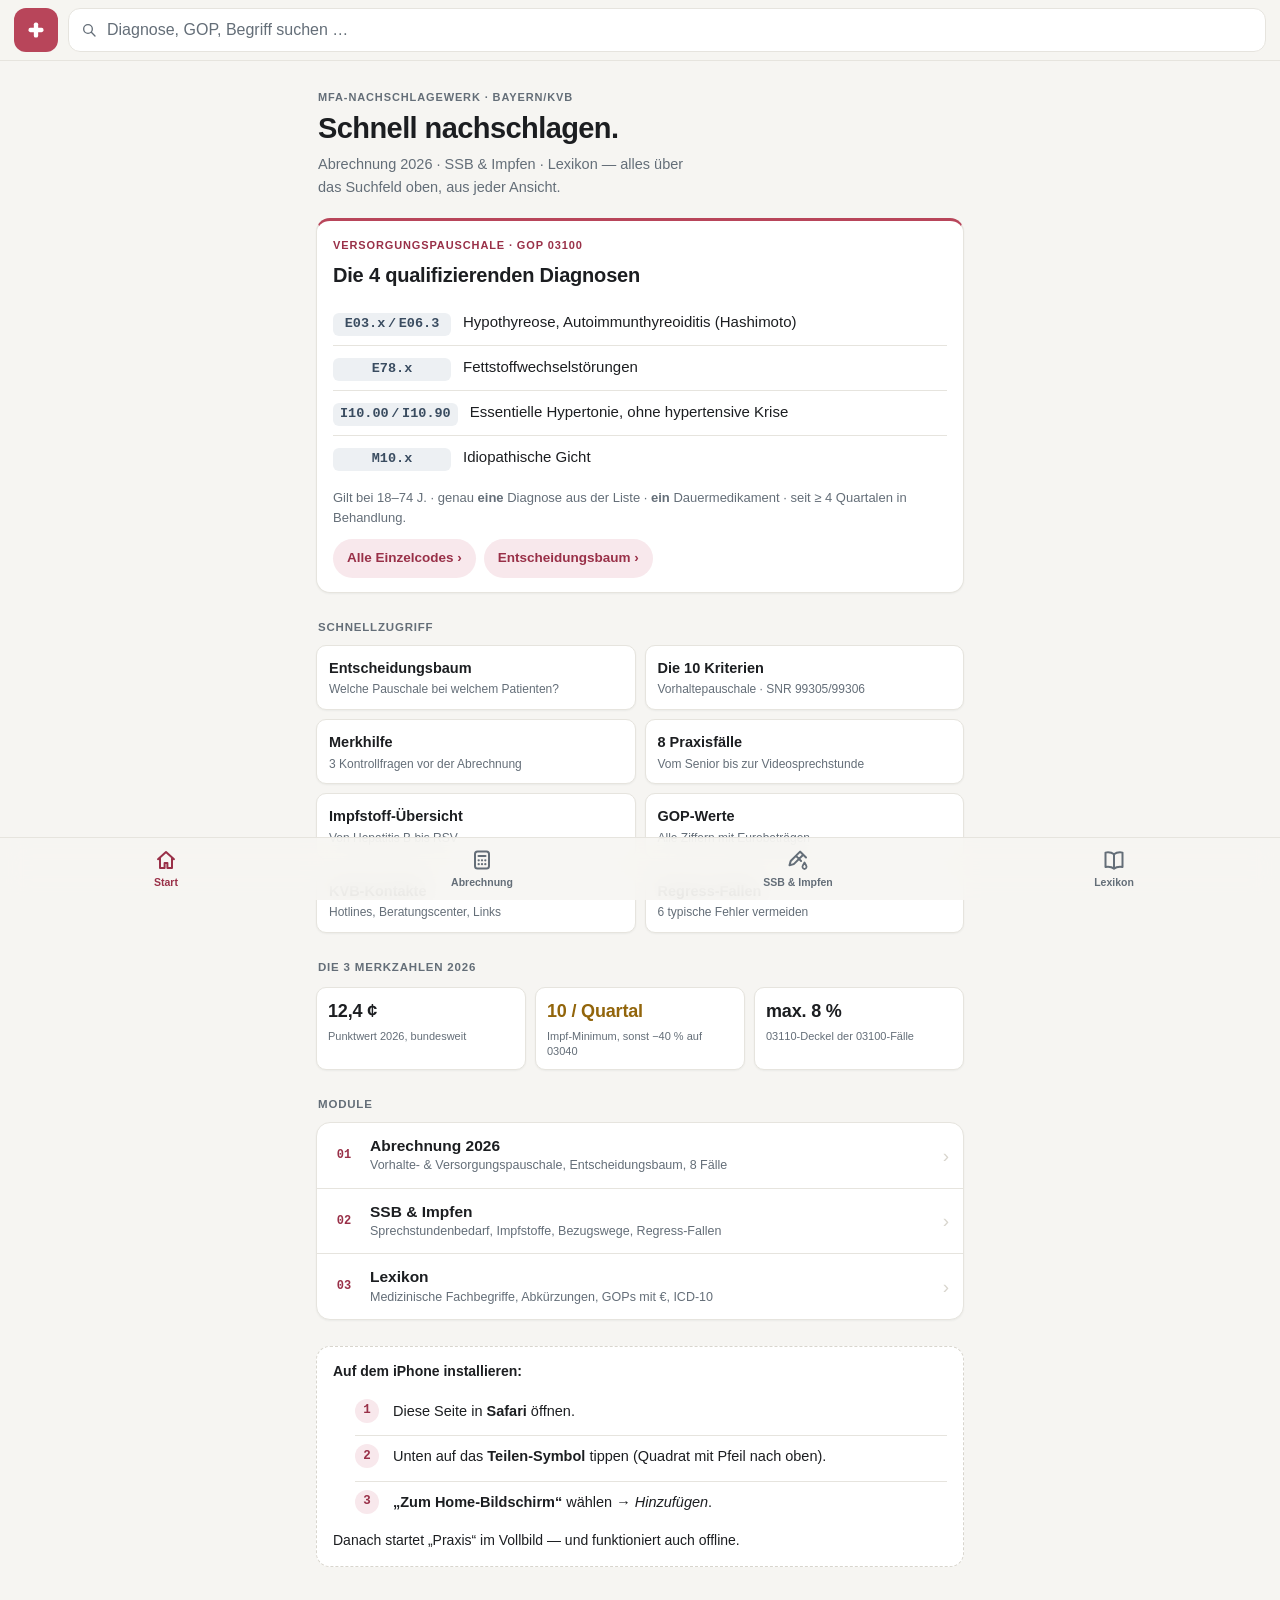
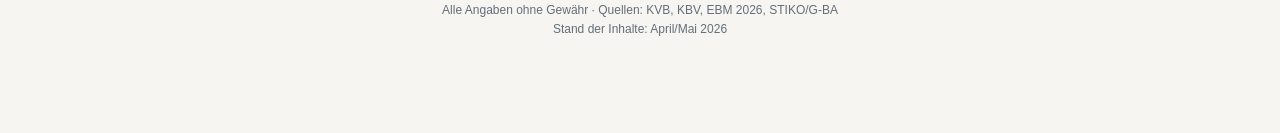
==== commit 09d29aed: "Lexikon: 420 medizinische Fachbegriffe in 19 Fachgebieten Neue Kategorie „Medizin" mit fachlich lekt" ====
--- a/index.html
+++ b/index.html
@@ -101,7 +101,7 @@
       </a>
       <a class="module-row" href="#/lexikon">
         <span class="module-num">03</span>
-        <span class="module-txt"><b>Lexikon</b><small>Abkürzungen, GOPs mit €, ICD-10, Fachbegriffe</small></span>
+        <span class="module-txt"><b>Lexikon</b><small>Medizinische Fachbegriffe, Abkürzungen, GOPs mit €, ICD-10</small></span>
         <span class="row-ch" aria-hidden="true">›</span>
       </a>
     </div>
@@ -1063,7 +1063,7 @@
     <div class="view-head">
       <p class="eyebrow">Modul 03</p>
       <h1>Lexikon</h1>
-      <p>Ein Suchfeld für alles: Abkürzungen, GOPs, ICD-10 und Fachbegriffe.</p>
+      <p>Ein Suchfeld für alles: Medizin-Begriffe, Abkürzungen, GOPs, ICD-10 und Abrechnung.</p>
     </div>
     <div class="filter-wrap">
       <svg class="si" viewBox="0 0 24 24" width="16" height="16" aria-hidden="true"><circle cx="10.5" cy="10.5" r="6.5" fill="none" stroke="currentColor" stroke-width="2"/><line x1="15.5" y1="15.5" x2="21" y2="21" stroke="currentColor" stroke-width="2" stroke-linecap="round"/></svg>
@@ -1071,10 +1071,11 @@
     </div>
     <div class="chips" id="lex-chips" role="group" aria-label="Kategorie eingrenzen">
       <button class="chip active" aria-pressed="true" data-cat="alle">Alle</button>
+      <button class="chip" aria-pressed="false" data-cat="med">Medizin</button>
       <button class="chip" aria-pressed="false" data-cat="abk">Abkürzungen</button>
       <button class="chip" aria-pressed="false" data-cat="gops">GOP</button>
       <button class="chip" aria-pressed="false" data-cat="icd">ICD-10</button>
-      <button class="chip" aria-pressed="false" data-cat="begriffe">Begriffe</button>
+      <button class="chip" aria-pressed="false" data-cat="begriffe">Abrechnung</button>
     </div>
     <div id="lex-list"></div>
     <div class="app-footer">Abkürzungsjournal Hausarzt 2026 · Revision 1 · Stand April 2026 · ohne Gewähr</div>
@@ -1110,6 +1111,7 @@
 <script src="data/abrechnung.js"></script>
 <script src="data/nachschlagen.js"></script>
 <script src="data/suche-aliase.js"></script>
+<script src="data/medizin.js"></script>
 <script src="app.js"></script>
 </body>
 </html>
--- a/styles.css
+++ b/styles.css
@@ -1,6 +1,6 @@
 /* ============================================================
    PRAXIS – MFA-Nachschlagewerk
-   Designsystem „Klinisch ruhig“: Papierweiß, Tinte, ein Teal-Akzent,
+   Designsystem „Klinisch ruhig“: Papierweiß, Tinte, ein Rosé-Akzent (Markenfarbe),
    Ampelfarben nur funktional (wie in der PDF-Praxishilfe).
    Kapitelseiten statt Akkordeons · permanente Suche · Dark Mode.
    ============================================================ */
@@ -13,9 +13,9 @@
   --line: #E6E4DE;
   --line-strong: #D8D5CD;
 
-  --accent: #0F766E;
-  --accent-ink: #0B5952;
-  --accent-soft: #E2EFED;
+  --accent: #B8455A;          /* Koralle-Rosé, Markenfarbe des App-Icons */
+  --accent-ink: #993048;
+  --accent-soft: #F8E8EC;
   --accent-contrast: #FFFFFF;
 
   --ok: #1B7A46;      --ok-bg: #E7F3EB;
@@ -45,10 +45,10 @@
     --line: #2B2F34;
     --line-strong: #3A3F45;
 
-    --accent: #4FC3B8;
-    --accent-ink: #7ED8CF;
-    --accent-soft: #14332F;
-    --accent-contrast: #0E1B19;
+    --accent: #E88BA0;
+    --accent-ink: #F09CB0;
+    --accent-soft: #3A1D26;
+    --accent-contrast: #2A1218;
 
     --ok: #5BC98A;      --ok-bg: #16291D;
     --warn: #E2B65C;    --warn-bg: #2E2413;
@@ -492,6 +492,9 @@
 }
 .lex-group .lex-row:first-child { border-top: 0; }
 .lex-row .code { flex: none; min-width: 74px; text-align: center; }
+
+/* Medizin-Begriffe: Wortmarke über der Erklärung statt Code-Chip */
+.lex-row-med .lex-txt b { display: block; font-size: 15px; margin-bottom: 1px; }
 .lex-txt { flex: 1; min-width: 0; font-size: 14px; line-height: 1.45; }
 .lex-txt small { display: block; color: var(--muted); font-size: 12.5px; margin-top: 2px; }
 
